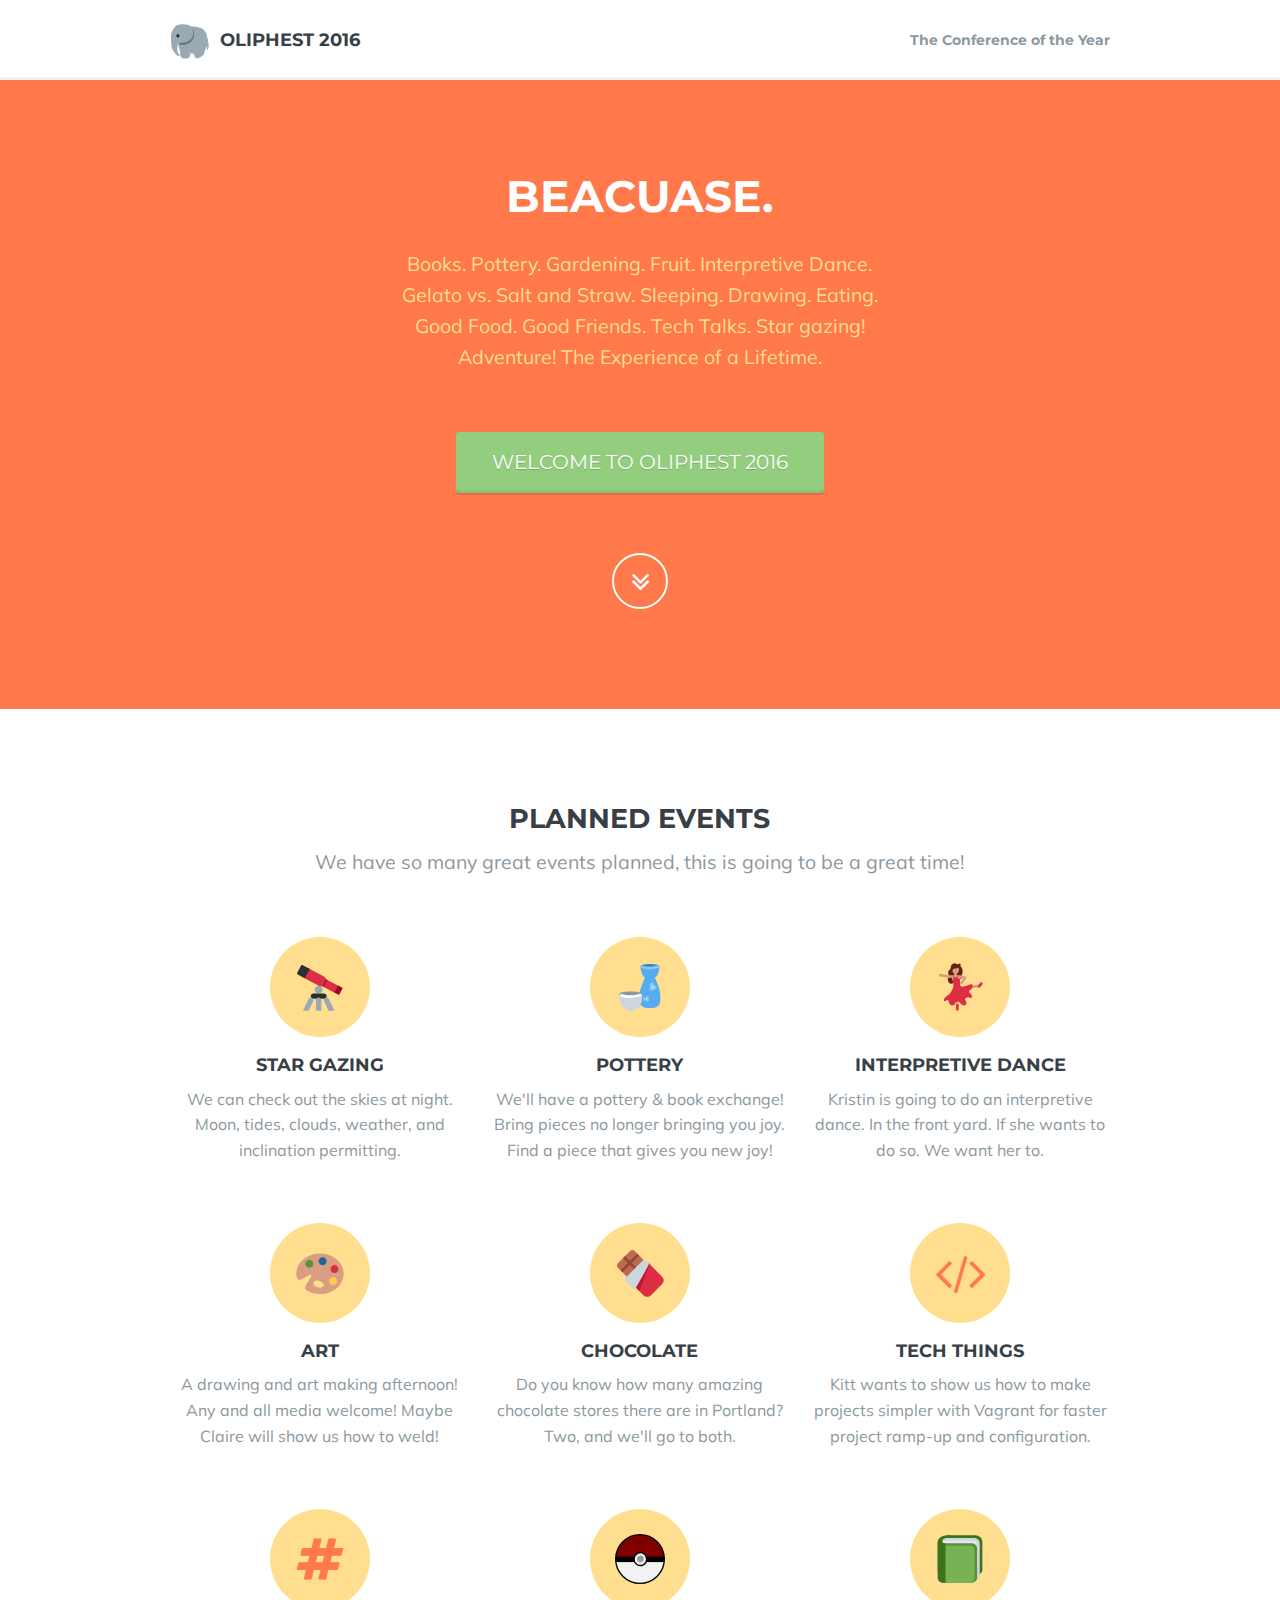
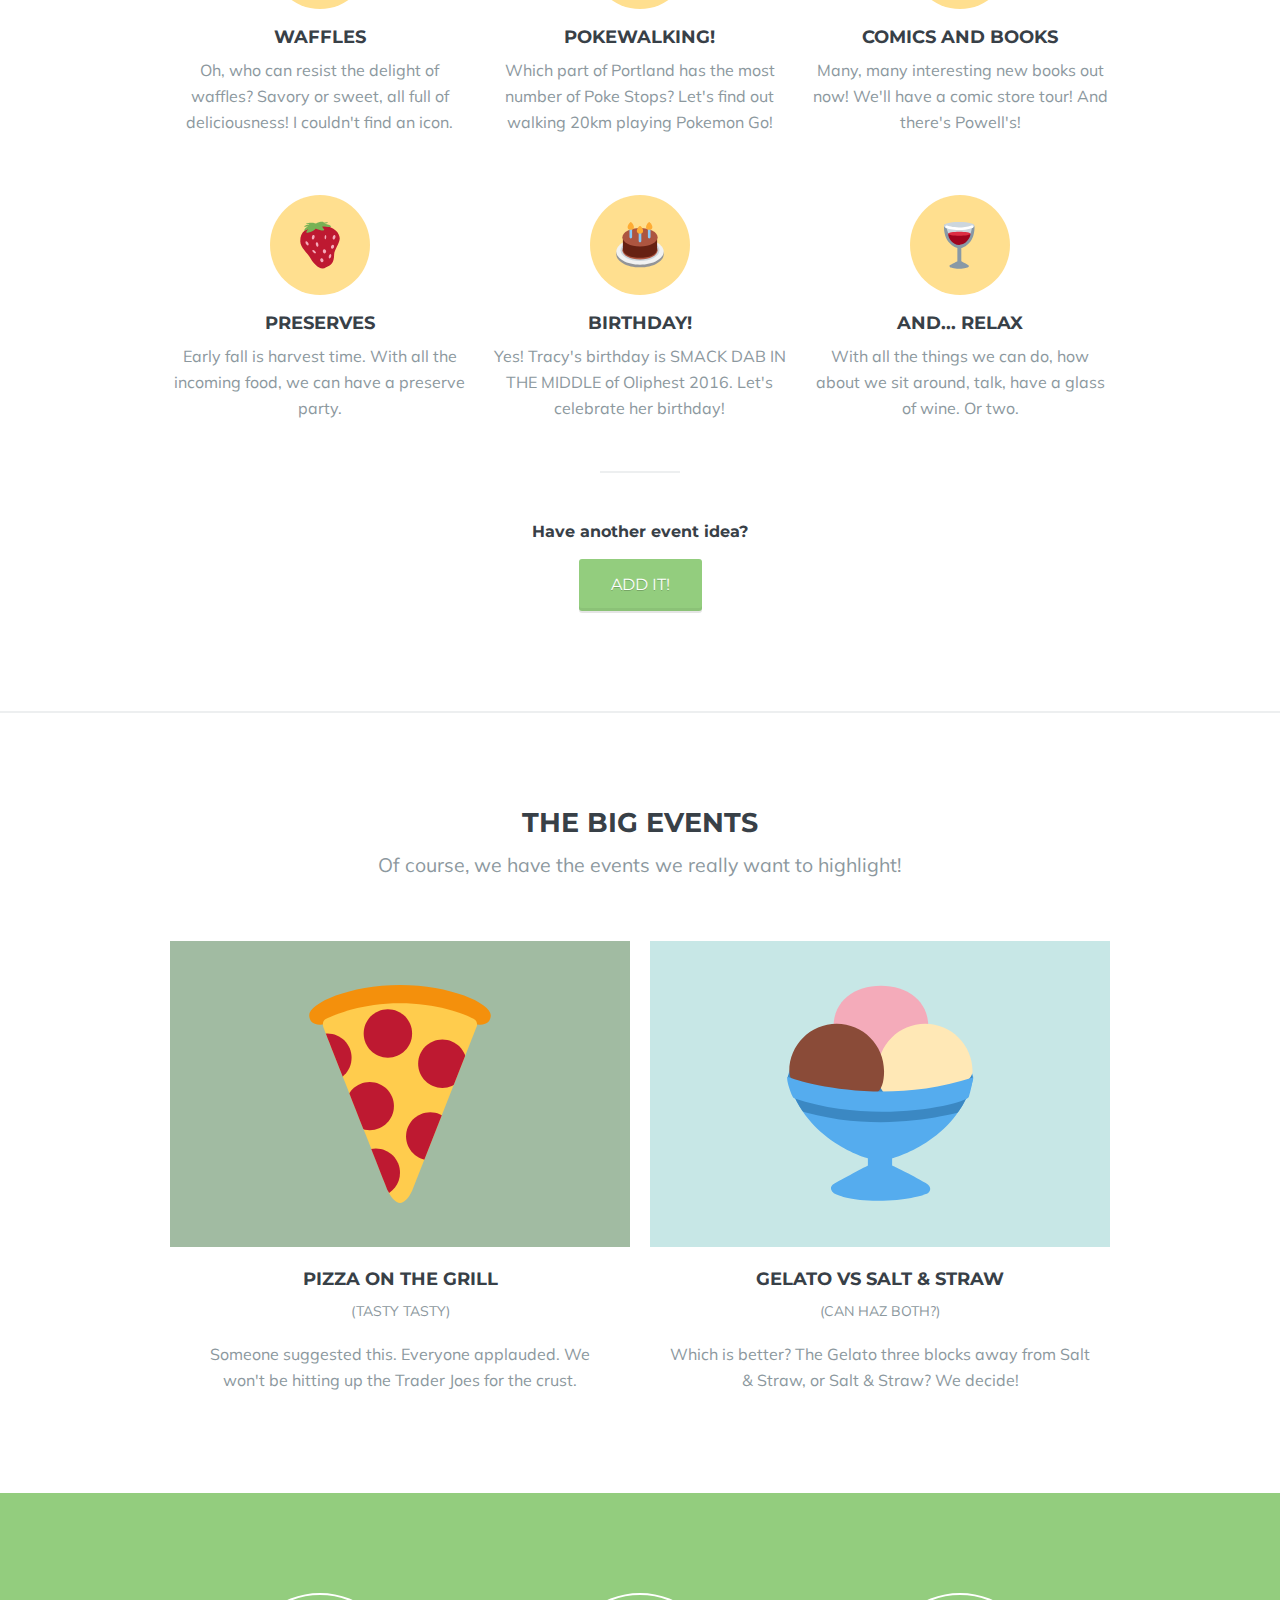
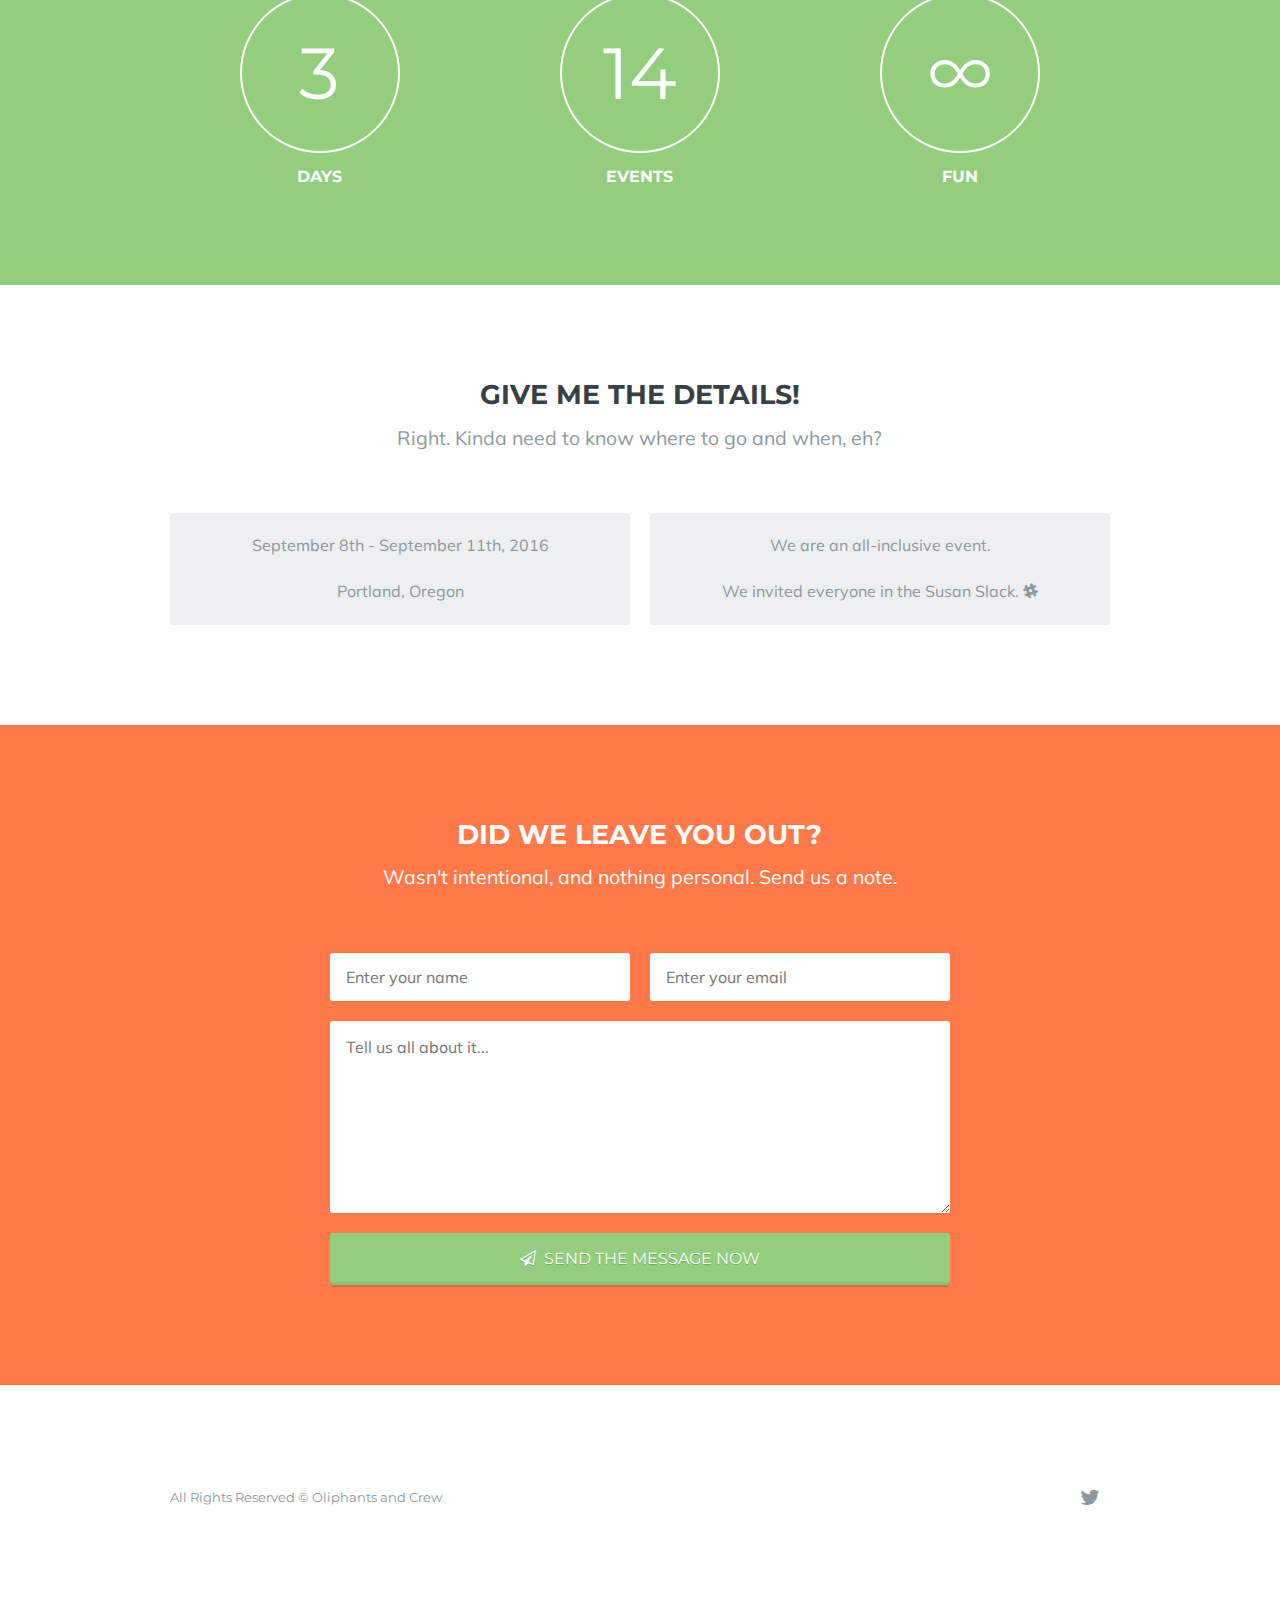
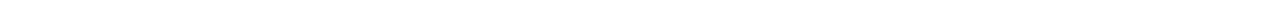
==== index.html @ c1245f60 "Starting point: Oliphest 2016 website" ====
<!doctype html>
<html class="no-js" lang="en">
<head>
  <meta charset="utf-8">
  <meta name="viewport" content="width=device-width, initial-scale=1.0">

  <title>Oliphest 2016</title>

  <link rel="stylesheet" href="/stylesheets/app.css">
  <link rel="stylesheet" href="/stylesheets/svg.css">
  <link href='http://fonts.googleapis.com/css?family=Muli:400,400italic|Montserrat:400,700' rel='stylesheet' type='text/css'>
  <link rel="stylesheet" href="fonts/font-awesome-4.3.0/css/font-awesome.min.css">
  <script src="js/vendor/modernizr.js"></script>
</head>
<body>
  <header class="header">
    <div class="row">
      <div class="small-12 columns">
        <a class="logo" href=".">
          <img src="/images/elephant.svg" alt="logo image">
          <span>Oliphest 2016</span>
        </a>
        <!-- <a class="button radius" href="#">Hire me</a> -->
        <p class="tagline">The Conference of the Year</p>
      </div>
    </div>
  </header>

  <section class="banner has-colored-bg">
    <div class="row">
      <div class="small-12 columns">
        <h1>Beacuase.</h1>

        <div class="row">
          <div class="medium-10 medium-centered columns">
            <p class="lead">
Books.  Pottery.  Gardening.  Fruit.  Interpretive Dance.<br />
Gelato vs. Salt and Straw.  Sleeping.  Drawing.  Eating.  <br />
Good Food.  Good Friends.  Tech Talks.  Star gazing!<br />
Adventure!  The Experience of a Lifetime.</p>
          </div>
        </div>

        <a class="large radius button" href="#events">Welcome to Oliphest 2016</a>

        <a class="scroll-down-btn" href="#events">
          <span class="fa fa-angle-double-down"></span>
        </a>
      </div>
    </div>
  </section>

  <section id="events" class="section services text-center">
    <div class="row">
      <div class="medium-10 medium-centered columns">
        <h3>Planned Events</h3>
        <p class="lead">We have so many great events planned, this is going to be a great time!</p>
      </div>
    </div>

    <div class="row">
      <div class="medium-4 columns space-up">
        <div class="round-icon">
          <span class="fa tw tw-stargazing"></span>
        </div>
        <h5>Star Gazing</h5>
        <p>We can check out the skies at night.  Moon, tides, clouds, weather, and inclination permitting.</p>
      </div>

      <div class="medium-4 columns space-up">
        <div class="round-icon">
          <span class="fa tw tw-pottery"></span>
        </div>
        <h5>Pottery</h5>
        <p>We'll have a pottery &amp; book exchange!<br />Bring pieces no longer bringing you joy.  Find a piece that gives you new joy!</p>
      </div>

      <div class="medium-4 columns space-up">
        <div class="round-icon">
          <span class="fa tw tw-dance"></span>
        </div>
        <h5>Interpretive Dance</h5>
        <p>Kristin is going to do an interpretive dance.  In the front yard.  If she wants to do so.  We want her to.</p>
      </div>
    </div>

    <div class="row">
      <div class="medium-4 columns space-up">
        <div class="round-icon">
          <span class="fa tw tw-art"></span>
        </div>
        <h5>Art</h5>
        <p>A drawing and art making afternoon!  Any and all media welcome!  Maybe Claire will show us how to weld!</p>
      </div>

      <div class="medium-4 columns space-up">
        <div class="round-icon">
          <span class="fa tw tw-chocolate"></span>
        </div>
        <h5>Chocolate</h5>
        <p>Do you know how many amazing chocolate stores there are in Portland?  Two, and we'll go to both.</p>
      </div>

      <div class="medium-4 columns space-up">
        <div class="round-icon">
          <span class="fa fa-code"></span>
        </div>
        <h5>Tech Things</h5>
        <p>Kitt wants to show us how to make projects simpler with Vagrant for faster project ramp-up and configuration.</p>
      </div>
    </div>

    <div class="row">
      <div class="medium-4 columns space-up">
        <div class="round-icon">
          <span class="fa fa-hashtag"></span>
        </div>
        <h5>Waffles</h5>
        <p>Oh, who can resist the delight of waffles?  Savory or sweet, all full of deliciousness! I couldn't find an icon.</p>
      </div>

      <div class="medium-4 columns space-up">
        <div class="round-icon">
          <span class="fa tw tw-pokeball"></span>
        </div>
        <h5>Pokewalking!</h5>
        <p>Which part of Portland has the most number of Poke Stops? Let's find out walking 20km playing Pokemon Go!</p>
      </div>

      <div class="medium-4 columns space-up">
        <div class="round-icon">
          <span class="fa tw tw-book"></span>
        </div>
        <h5>Comics and Books</h5>
        <p>Many, many interesting new books out now!  We'll have a comic store tour!  And there's Powell's!</p>
      </div>
    </div>

    <div class="row">
      <div class="medium-4 columns space-up">
        <div class="round-icon">
          <span class="fa tw tw-strawberry"></span>
        </div>
        <h5>Preserves</h5>
        <p>Early fall is harvest time.  With all the incoming food, we can have a preserve party.</p>
      </div>

      <div class="medium-4 columns space-up">
        <div class="round-icon">
          <span class="fa tw tw-cake"></span>
        </div>
        <h5>Birthday!</h5>
        <p>Yes!  Tracy's birthday is SMACK DAB IN THE MIDDLE of Oliphest 2016.  Let's celebrate her birthday!</p>
      </div>

      <div class="medium-4 columns space-up">
        <div class="round-icon">
          <span class="fa tw tw-wine"></span>
        </div>
        <h5>And... Relax</h5>
        <p>With all the things we can do, how about we sit around, talk, have a glass of wine.  Or two.</p>
      </div>
    </div>

    <div class="row">
      <div class="medium-6 medium-centered columns">
        <h6 class="cta-header">Have another event idea?</h6>
        <a class="radius button" href="#contact">Add it!</a>
      </div>
    </div>
  </section>

  <section class="section text-center">
    <div class="row">
      <div class="medium-10 medium-centered columns">
        <h3>The big events</h3>
        <p class="lead">Of course, we have the events we really want to highlight!</p>
      </div>
    </div>

    <div class="row">
      <div class="project medium-6 columns space-up">
        <div class="olp-project olp-project-a">
          <div class="tw tw-pizza" style="width: 100%; height: 100%;"></div>
        </div>
        <div class="project-desc">
          <h5>Pizza On The Grill</h5>
          <p>Tasty Tasty</p>
          <p>Someone suggested this. Everyone applauded. We won't be hitting up the Trader Joes for the crust.</p>
        </div>
      </div>

      <div class="project medium-6 columns space-up">
        <div class="olp-project olp-project-b">
          <div class="tw tw-icecream" style="width: 100%; height: 100%;"></div>
        </div>
        <div class="project-desc">
          <h5>Gelato vs Salt &amp; Straw</h5>
          <p>Can Haz Both?</p>
          <p>Which is better?  The Gelato three blocks away from Salt &amp; Straw, or Salt &amp; Straw?  We decide!</p>
        </div>
      </div>
    </div>
  </section>

  <section class="stats has-colored-bg">
    <div class="row">
      <div class="medium-4 columns">
        <div class="number-circle"><span class="counter">3</span></div>
        <h6>Days</h6>
      </div>
      <div class="medium-4 columns">
        <div class="number-circle"><span class="counter">14</span></div>
        <h6>Events</h6>
      </div>
      <div class="medium-4 columns">
        <div class="number-circle"><span class="counter">&infin;</span></div>
        <h6>Fun</h6>
      </div>
    </div>
  </section>

  <section id="deets" class="section">
    <div class="row">
      <div class="medium-10 medium-centered columns text-center">
        <h3>Give Me the Details!</h3>
        <p class="lead">Right.  Kinda need to know where to go and when, eh?</p>
      </div>
    </div>

    <div class="row">
      <div class="medium-6 columns space-up">
        <div class="quote">
          <p>September 8th - September 11th, 2016</p>
          <p>Portland, Oregon</p>
        </div>
      </div>

      <div class="medium-6 columns space-up">
        <div class="quote">
          <p>We are an all-inclusive event.</p>
          <p>We invited everyone in the Susan Slack. <span class="fa fa-slack"></span></p>
        </div>
      </div>
    </div>
  </section>

  <section id="contact" class="section contact has-colored-bg">
    <div class="row">
      <div class="medium-10 medium-centered columns">
        <h3>Did we leave you out?</h3>
        <p class="lead">Wasn't intentional, and nothing personal.  Send us a note.</p>
      </div>
    </div>

    <div class="row">
      <div class="medium-8 medium-centered columns space-up">
        <form method="post" action="/send-message.php">
          <div class="row">
            <div class="medium-6 columns">
              <input type="text" name="name" placeholder="Enter your name" required>
            </div>
            <div class="medium-6 columns">
              <input type="email" name="email" placeholder="Enter your email" required>
            </div>
          </div>
          <div class="row">
            <div class="large-12 columns">
              <textarea rows="8" name="message" placeholder="Tell us all about it..." required></textarea>

              <button class="radius expand button" type="submit"><span class="fa fa-send-o">&nbsp;</span> Send the message now</button>
            </div>
          </div>
        </form>
      </div>
    </div>
  </section>

  <footer>
    <div class="row">
      <div class="medium-6 medium-push-6 columns">
        <ul class="social">
          <li><a  target="_blank" href="https://twitter.com/oliphest"><i class="fa fa-twitter fa-lg"></i></a></li>
        </ul>
      </div>
      <div class="medium-6 medium-pull-6 columns">
        <p class="copyright">All Rights Reserved &copy; Oliphants and Crew</p>
      </div>
    </div>
  </footer>

  <script src="js/vendor/jquery.js"></script>
  <script src="js/foundation.min.js"></script>
  <script src="js/app.js"></script>
</body>
</html>
---- stylesheets/app.css ----
meta.foundation-version {
  font-family: "/5.5.1/";
}

meta.foundation-mq-small {
  font-family: "/only screen/";
  width: 0;
}

meta.foundation-mq-small-only {
  font-family: "/only screen and (max-width: 40em)/";
  width: 0;
}

meta.foundation-mq-medium {
  font-family: "/only screen and (min-width:40.0625em)/";
  width: 40.0625em;
}

meta.foundation-mq-medium-only {
  font-family: "/only screen and (min-width:40.0625em) and (max-width:64em)/";
  width: 40.0625em;
}

meta.foundation-mq-large {
  font-family: "/only screen and (min-width:64.0625em)/";
  width: 64.0625em;
}

meta.foundation-mq-large-only {
  font-family: "/only screen and (min-width:64.0625em) and (max-width:90em)/";
  width: 64.0625em;
}

meta.foundation-mq-xlarge {
  font-family: "/only screen and (min-width:90.0625em)/";
  width: 90.0625em;
}

meta.foundation-mq-xlarge-only {
  font-family: "/only screen and (min-width:90.0625em) and (max-width:120em)/";
  width: 90.0625em;
}

meta.foundation-mq-xxlarge {
  font-family: "/only screen and (min-width:120.0625em)/";
  width: 120.0625em;
}

meta.foundation-data-attribute-namespace {
  font-family: false;
}

html, body {
  height: 100%;
}

html {
  box-sizing: border-box;
}

*,
*:before,
*:after {
  -webkit-box-sizing: inherit;
  -moz-box-sizing: inherit;
  box-sizing: inherit;
}

html,
body {
  font-size: 100%;
}

body {
  background: #fff;
  color: #8c989e;
  cursor: auto;
  font-family: "Muli", "Source Sans Pro", "Lucida Grande", Tahoma, Verdana, Arial, sans-serif;
  font-style: normal;
  font-weight: normal;
  line-height: 1.5;
  margin: 0;
  padding: 0;
  position: relative;
}

a:hover {
  cursor: pointer;
}

img {
  max-width: 100%;
  height: auto;
}

img {
  -ms-interpolation-mode: bicubic;
}

#map_canvas img,
#map_canvas embed,
#map_canvas object,
.map_canvas img,
.map_canvas embed,
.map_canvas object,
.mqa-display img,
.mqa-display embed,
.mqa-display object {
  max-width: none !important;
}

.left {
  float: left !important;
}

.right {
  float: right !important;
}

.clearfix:before, .clearfix:after {
  content: " ";
  display: table;
}
.clearfix:after {
  clear: both;
}

.hide {
  display: none;
}

.invisible {
  visibility: hidden;
}

.antialiased {
  -webkit-font-smoothing: antialiased;
  -moz-osx-font-smoothing: grayscale;
}

img {
  display: inline-block;
  vertical-align: middle;
}

textarea {
  height: auto;
  min-height: 50px;
}

select {
  width: 100%;
}

button, .button {
  -webkit-appearance: none;
  -moz-appearance: none;
  border-radius: 0;
  border-style: solid;
  border-width: 0;
  cursor: pointer;
  font-family: "Montserrat", "Helvetica Neue", Helvetica, Roboto, Arial, sans-serif;
  font-weight: normal;
  line-height: normal;
  margin: 0 0 0;
  position: relative;
  text-align: center;
  text-decoration: none;
  display: inline-block;
  padding: 1rem 2rem 1.0625rem 2rem;
  font-size: 1rem;
  background-color: #93cd7e;
  border-color: #6bbb4e;
  color: #FFFFFF;
  transition: background-color 300ms ease-out;
}
button:hover, button:focus, .button:hover, .button:focus {
  background-color: #6bbb4e;
}
button:hover, button:focus, .button:hover, .button:focus {
  color: #FFFFFF;
}
button.secondary, .button.secondary {
  background-color: #edeff0;
  border-color: #b9c1c5;
  color: #333333;
}
button.secondary:hover, button.secondary:focus, .button.secondary:hover, .button.secondary:focus {
  background-color: #b9c1c5;
}
button.secondary:hover, button.secondary:focus, .button.secondary:hover, .button.secondary:focus {
  color: #333333;
}
button.success, .button.success {
  background-color: #43AC6A;
  border-color: #368a55;
  color: #FFFFFF;
}
button.success:hover, button.success:focus, .button.success:hover, .button.success:focus {
  background-color: #368a55;
}
button.success:hover, button.success:focus, .button.success:hover, .button.success:focus {
  color: #FFFFFF;
}
button.alert, .button.alert {
  background-color: #f04124;
  border-color: #cf2a0e;
  color: #FFFFFF;
}
button.alert:hover, button.alert:focus, .button.alert:hover, .button.alert:focus {
  background-color: #cf2a0e;
}
button.alert:hover, button.alert:focus, .button.alert:hover, .button.alert:focus {
  color: #FFFFFF;
}
button.warning, .button.warning {
  background-color: #f08a24;
  border-color: #cf6e0e;
  color: #FFFFFF;
}
button.warning:hover, button.warning:focus, .button.warning:hover, .button.warning:focus {
  background-color: #cf6e0e;
}
button.warning:hover, button.warning:focus, .button.warning:hover, .button.warning:focus {
  color: #FFFFFF;
}
button.info, .button.info {
  background-color: #a0d3e8;
  border-color: #61b6d9;
  color: #333333;
}
button.info:hover, button.info:focus, .button.info:hover, .button.info:focus {
  background-color: #61b6d9;
}
button.info:hover, button.info:focus, .button.info:hover, .button.info:focus {
  color: #FFFFFF;
}
button.large, .button.large {
  padding: 1.125rem 2.25rem 1.1875rem 2.25rem;
  font-size: 1.25rem;
}
button.small, .button.small {
  padding: 0.875rem 1.75rem 0.9375rem 1.75rem;
  font-size: 0.8125rem;
}
button.tiny, .button.tiny {
  padding: 0.625rem 1.25rem 0.6875rem 1.25rem;
  font-size: 0.6875rem;
}
button.expand, .button.expand {
  padding-left: 0;
  padding-right: 0;
  width: 100%;
}
button.left-align, .button.left-align {
  text-align: left;
  text-indent: 0.75rem;
}
button.right-align, .button.right-align {
  text-align: right;
  padding-right: 0.75rem;
}
button.radius, .button.radius {
  border-radius: 3px;
}
button.round, .button.round {
  border-radius: 1000px;
}
button.disabled, button[disabled], .button.disabled, .button[disabled] {
  background-color: #93cd7e;
  border-color: #6bbb4e;
  color: #FFFFFF;
  box-shadow: none;
  cursor: default;
  opacity: 0.7;
}
button.disabled:hover, button.disabled:focus, button[disabled]:hover, button[disabled]:focus, .button.disabled:hover, .button.disabled:focus, .button[disabled]:hover, .button[disabled]:focus {
  background-color: #6bbb4e;
}
button.disabled:hover, button.disabled:focus, button[disabled]:hover, button[disabled]:focus, .button.disabled:hover, .button.disabled:focus, .button[disabled]:hover, .button[disabled]:focus {
  color: #FFFFFF;
}
button.disabled:hover, button.disabled:focus, button[disabled]:hover, button[disabled]:focus, .button.disabled:hover, .button.disabled:focus, .button[disabled]:hover, .button[disabled]:focus {
  background-color: #93cd7e;
}
button.disabled.secondary, button[disabled].secondary, .button.disabled.secondary, .button[disabled].secondary {
  background-color: #edeff0;
  border-color: #b9c1c5;
  color: #333333;
  box-shadow: none;
  cursor: default;
  opacity: 0.7;
}
button.disabled.secondary:hover, button.disabled.secondary:focus, button[disabled].secondary:hover, button[disabled].secondary:focus, .button.disabled.secondary:hover, .button.disabled.secondary:focus, .button[disabled].secondary:hover, .button[disabled].secondary:focus {
  background-color: #b9c1c5;
}
button.disabled.secondary:hover, button.disabled.secondary:focus, button[disabled].secondary:hover, button[disabled].secondary:focus, .button.disabled.secondary:hover, .button.disabled.secondary:focus, .button[disabled].secondary:hover, .button[disabled].secondary:focus {
  color: #333333;
}
button.disabled.secondary:hover, button.disabled.secondary:focus, button[disabled].secondary:hover, button[disabled].secondary:focus, .button.disabled.secondary:hover, .button.disabled.secondary:focus, .button[disabled].secondary:hover, .button[disabled].secondary:focus {
  background-color: #edeff0;
}
button.disabled.success, button[disabled].success, .button.disabled.success, .button[disabled].success {
  background-color: #43AC6A;
  border-color: #368a55;
  color: #FFFFFF;
  box-shadow: none;
  cursor: default;
  opacity: 0.7;
}
button.disabled.success:hover, button.disabled.success:focus, button[disabled].success:hover, button[disabled].success:focus, .button.disabled.success:hover, .button.disabled.success:focus, .button[disabled].success:hover, .button[disabled].success:focus {
  background-color: #368a55;
}
button.disabled.success:hover, button.disabled.success:focus, button[disabled].success:hover, button[disabled].success:focus, .button.disabled.success:hover, .button.disabled.success:focus, .button[disabled].success:hover, .button[disabled].success:focus {
  color: #FFFFFF;
}
button.disabled.success:hover, button.disabled.success:focus, button[disabled].success:hover, button[disabled].success:focus, .button.disabled.success:hover, .button.disabled.success:focus, .button[disabled].success:hover, .button[disabled].success:focus {
  background-color: #43AC6A;
}
button.disabled.alert, button[disabled].alert, .button.disabled.alert, .button[disabled].alert {
  background-color: #f04124;
  border-color: #cf2a0e;
  color: #FFFFFF;
  box-shadow: none;
  cursor: default;
  opacity: 0.7;
}
button.disabled.alert:hover, button.disabled.alert:focus, button[disabled].alert:hover, button[disabled].alert:focus, .button.disabled.alert:hover, .button.disabled.alert:focus, .button[disabled].alert:hover, .button[disabled].alert:focus {
  background-color: #cf2a0e;
}
button.disabled.alert:hover, button.disabled.alert:focus, button[disabled].alert:hover, button[disabled].alert:focus, .button.disabled.alert:hover, .button.disabled.alert:focus, .button[disabled].alert:hover, .button[disabled].alert:focus {
  color: #FFFFFF;
}
button.disabled.alert:hover, button.disabled.alert:focus, button[disabled].alert:hover, button[disabled].alert:focus, .button.disabled.alert:hover, .button.disabled.alert:focus, .button[disabled].alert:hover, .button[disabled].alert:focus {
  background-color: #f04124;
}
button.disabled.warning, button[disabled].warning, .button.disabled.warning, .button[disabled].warning {
  background-color: #f08a24;
  border-color: #cf6e0e;
  color: #FFFFFF;
  box-shadow: none;
  cursor: default;
  opacity: 0.7;
}
button.disabled.warning:hover, button.disabled.warning:focus, button[disabled].warning:hover, button[disabled].warning:focus, .button.disabled.warning:hover, .button.disabled.warning:focus, .button[disabled].warning:hover, .button[disabled].warning:focus {
  background-color: #cf6e0e;
}
button.disabled.warning:hover, button.disabled.warning:focus, button[disabled].warning:hover, button[disabled].warning:focus, .button.disabled.warning:hover, .button.disabled.warning:focus, .button[disabled].warning:hover, .button[disabled].warning:focus {
  color: #FFFFFF;
}
button.disabled.warning:hover, button.disabled.warning:focus, button[disabled].warning:hover, button[disabled].warning:focus, .button.disabled.warning:hover, .button.disabled.warning:focus, .button[disabled].warning:hover, .button[disabled].warning:focus {
  background-color: #f08a24;
}
button.disabled.info, button[disabled].info, .button.disabled.info, .button[disabled].info {
  background-color: #a0d3e8;
  border-color: #61b6d9;
  color: #333333;
  box-shadow: none;
  cursor: default;
  opacity: 0.7;
}
button.disabled.info:hover, button.disabled.info:focus, button[disabled].info:hover, button[disabled].info:focus, .button.disabled.info:hover, .button.disabled.info:focus, .button[disabled].info:hover, .button[disabled].info:focus {
  background-color: #61b6d9;
}
button.disabled.info:hover, button.disabled.info:focus, button[disabled].info:hover, button[disabled].info:focus, .button.disabled.info:hover, .button.disabled.info:focus, .button[disabled].info:hover, .button[disabled].info:focus {
  color: #FFFFFF;
}
button.disabled.info:hover, button.disabled.info:focus, button[disabled].info:hover, button[disabled].info:focus, .button.disabled.info:hover, .button.disabled.info:focus, .button[disabled].info:hover, .button[disabled].info:focus {
  background-color: #a0d3e8;
}

button::-moz-focus-inner {
  border: 0;
  padding: 0;
}

@media only screen and (min-width: 40.0625em) {
  button, .button {
    display: inline-block;
  }
}
/* Standard Forms */
form {
  margin: 0 0 1rem;
}

/* Using forms within rows, we need to set some defaults */
form .row .row {
  margin: 0 -0.5rem;
}
form .row .row .column,
form .row .row .columns {
  padding: 0 0.5rem;
}
form .row .row.collapse {
  margin: 0;
}
form .row .row.collapse .column,
form .row .row.collapse .columns {
  padding: 0;
}
form .row .row.collapse input {
  -webkit-border-bottom-right-radius: 0;
  -webkit-border-top-right-radius: 0;
  border-bottom-right-radius: 0;
  border-top-right-radius: 0;
}
form .row input.column,
form .row input.columns,
form .row textarea.column,
form .row textarea.columns {
  padding-left: 0.5rem;
}

/* Label Styles */
label {
  color: #4d4d4d;
  cursor: pointer;
  display: block;
  font-size: 0.875rem;
  font-weight: normal;
  line-height: 1.5;
  margin-bottom: 0;
  /* Styles for required inputs */
}
label.right {
  float: none !important;
  text-align: right;
}
label.inline {
  margin: 0 0 1rem 0;
  padding: 0.5rem 0;
}
label small {
  text-transform: capitalize;
  color: #676767;
}

/* Attach elements to the beginning or end of an input */
.prefix,
.postfix {
  border-style: solid;
  border-width: 1px;
  display: block;
  font-size: 0.875rem;
  height: 2.4375rem;
  line-height: 2.4375rem;
  overflow: visible;
  padding-bottom: 0;
  padding-top: 0;
  position: relative;
  text-align: center;
  width: 100%;
  z-index: 2;
}

/* Adjust padding, alignment and radius if pre/post element is a button */
.postfix.button {
  border: none;
  padding-left: 0;
  padding-right: 0;
  padding-bottom: 0;
  padding-top: 0;
  text-align: center;
}

.prefix.button {
  border: none;
  padding-left: 0;
  padding-right: 0;
  padding-bottom: 0;
  padding-top: 0;
  text-align: center;
}

.prefix.button.radius {
  border-radius: 0;
  -webkit-border-bottom-left-radius: 3px;
  -webkit-border-top-left-radius: 3px;
  border-bottom-left-radius: 3px;
  border-top-left-radius: 3px;
}

.postfix.button.radius {
  border-radius: 0;
  -webkit-border-bottom-right-radius: 3px;
  -webkit-border-top-right-radius: 3px;
  border-bottom-right-radius: 3px;
  border-top-right-radius: 3px;
}

.prefix.button.round {
  border-radius: 0;
  -webkit-border-bottom-left-radius: 1000px;
  -webkit-border-top-left-radius: 1000px;
  border-bottom-left-radius: 1000px;
  border-top-left-radius: 1000px;
}

.postfix.button.round {
  border-radius: 0;
  -webkit-border-bottom-right-radius: 1000px;
  -webkit-border-top-right-radius: 1000px;
  border-bottom-right-radius: 1000px;
  border-top-right-radius: 1000px;
}

/* Separate prefix and postfix styles when on span or label so buttons keep their own */
span.prefix, label.prefix {
  background: #f2f2f2;
  border-right: none;
  color: #333333;
  border-color: #cccccc;
}

span.postfix, label.postfix {
  background: #f2f2f2;
  border-left: none;
  color: #333333;
  border-color: #cccccc;
}

/* We use this to get basic styling on all basic form elements */
input[type="text"], input[type="password"], input[type="date"], input[type="datetime"], input[type="datetime-local"], input[type="month"], input[type="week"], input[type="email"], input[type="number"], input[type="search"], input[type="tel"], input[type="time"], input[type="url"], input[type="color"], textarea {
  -webkit-appearance: none;
  -moz-appearance: none;
  border-radius: 0;
  background-color: #FFFFFF;
  border-style: solid;
  border-width: 0;
  border-color: #cccccc;
  box-shadow: inset 0 0 0 rgba(0, 0, 0, 0.1);
  color: rgba(0, 0, 0, 0.75);
  display: block;
  font-family: inherit;
  font-size: 1rem;
  height: 2.4375rem;
  margin: 0 0 1rem 0;
  padding: 0.5rem;
  width: 100%;
  -webkit-box-sizing: border-box;
  -moz-box-sizing: border-box;
  box-sizing: border-box;
  -webkit-transition: border-color 0.15s linear, background 0.15s linear;
  -moz-transition: border-color 0.15s linear, background 0.15s linear;
  -ms-transition: border-color 0.15s linear, background 0.15s linear;
  -o-transition: border-color 0.15s linear, background 0.15s linear;
  transition: border-color 0.15s linear, background 0.15s linear;
}
input[type="text"]:focus, input[type="password"]:focus, input[type="date"]:focus, input[type="datetime"]:focus, input[type="datetime-local"]:focus, input[type="month"]:focus, input[type="week"]:focus, input[type="email"]:focus, input[type="number"]:focus, input[type="search"]:focus, input[type="tel"]:focus, input[type="time"]:focus, input[type="url"]:focus, input[type="color"]:focus, textarea:focus {
  background: #fafafa;
  border-color: #999999;
  outline: none;
}
input[type="text"]:disabled, input[type="password"]:disabled, input[type="date"]:disabled, input[type="datetime"]:disabled, input[type="datetime-local"]:disabled, input[type="month"]:disabled, input[type="week"]:disabled, input[type="email"]:disabled, input[type="number"]:disabled, input[type="search"]:disabled, input[type="tel"]:disabled, input[type="time"]:disabled, input[type="url"]:disabled, input[type="color"]:disabled, textarea:disabled {
  background-color: #DDDDDD;
  cursor: default;
}
input[type="text"][disabled], input[type="text"][readonly], fieldset[disabled] input[type="text"], input[type="password"][disabled], input[type="password"][readonly], fieldset[disabled] input[type="password"], input[type="date"][disabled], input[type="date"][readonly], fieldset[disabled] input[type="date"], input[type="datetime"][disabled], input[type="datetime"][readonly], fieldset[disabled] input[type="datetime"], input[type="datetime-local"][disabled], input[type="datetime-local"][readonly], fieldset[disabled] input[type="datetime-local"], input[type="month"][disabled], input[type="month"][readonly], fieldset[disabled] input[type="month"], input[type="week"][disabled], input[type="week"][readonly], fieldset[disabled] input[type="week"], input[type="email"][disabled], input[type="email"][readonly], fieldset[disabled] input[type="email"], input[type="number"][disabled], input[type="number"][readonly], fieldset[disabled] input[type="number"], input[type="search"][disabled], input[type="search"][readonly], fieldset[disabled] input[type="search"], input[type="tel"][disabled], input[type="tel"][readonly], fieldset[disabled] input[type="tel"], input[type="time"][disabled], input[type="time"][readonly], fieldset[disabled] input[type="time"], input[type="url"][disabled], input[type="url"][readonly], fieldset[disabled] input[type="url"], input[type="color"][disabled], input[type="color"][readonly], fieldset[disabled] input[type="color"], textarea[disabled], textarea[readonly], fieldset[disabled] textarea {
  background-color: #DDDDDD;
  cursor: default;
}
input[type="text"].radius, input[type="password"].radius, input[type="date"].radius, input[type="datetime"].radius, input[type="datetime-local"].radius, input[type="month"].radius, input[type="week"].radius, input[type="email"].radius, input[type="number"].radius, input[type="search"].radius, input[type="tel"].radius, input[type="time"].radius, input[type="url"].radius, input[type="color"].radius, textarea.radius {
  border-radius: 3px;
}

form .row .prefix-radius.row.collapse input,
form .row .prefix-radius.row.collapse textarea,
form .row .prefix-radius.row.collapse select,
form .row .prefix-radius.row.collapse button {
  border-radius: 0;
  -webkit-border-bottom-right-radius: 3px;
  -webkit-border-top-right-radius: 3px;
  border-bottom-right-radius: 3px;
  border-top-right-radius: 3px;
}
form .row .prefix-radius.row.collapse .prefix {
  border-radius: 0;
  -webkit-border-bottom-left-radius: 3px;
  -webkit-border-top-left-radius: 3px;
  border-bottom-left-radius: 3px;
  border-top-left-radius: 3px;
}
form .row .postfix-radius.row.collapse input,
form .row .postfix-radius.row.collapse textarea,
form .row .postfix-radius.row.collapse select,
form .row .postfix-radius.row.collapse button {
  border-radius: 0;
  -webkit-border-bottom-left-radius: 3px;
  -webkit-border-top-left-radius: 3px;
  border-bottom-left-radius: 3px;
  border-top-left-radius: 3px;
}
form .row .postfix-radius.row.collapse .postfix {
  border-radius: 0;
  -webkit-border-bottom-right-radius: 3px;
  -webkit-border-top-right-radius: 3px;
  border-bottom-right-radius: 3px;
  border-top-right-radius: 3px;
}
form .row .prefix-round.row.collapse input,
form .row .prefix-round.row.collapse textarea,
form .row .prefix-round.row.collapse select,
form .row .prefix-round.row.collapse button {
  border-radius: 0;
  -webkit-border-bottom-right-radius: 1000px;
  -webkit-border-top-right-radius: 1000px;
  border-bottom-right-radius: 1000px;
  border-top-right-radius: 1000px;
}
form .row .prefix-round.row.collapse .prefix {
  border-radius: 0;
  -webkit-border-bottom-left-radius: 1000px;
  -webkit-border-top-left-radius: 1000px;
  border-bottom-left-radius: 1000px;
  border-top-left-radius: 1000px;
}
form .row .postfix-round.row.collapse input,
form .row .postfix-round.row.collapse textarea,
form .row .postfix-round.row.collapse select,
form .row .postfix-round.row.collapse button {
  border-radius: 0;
  -webkit-border-bottom-left-radius: 1000px;
  -webkit-border-top-left-radius: 1000px;
  border-bottom-left-radius: 1000px;
  border-top-left-radius: 1000px;
}
form .row .postfix-round.row.collapse .postfix {
  border-radius: 0;
  -webkit-border-bottom-right-radius: 1000px;
  -webkit-border-top-right-radius: 1000px;
  border-bottom-right-radius: 1000px;
  border-top-right-radius: 1000px;
}

input[type="submit"] {
  -webkit-appearance: none;
  -moz-appearance: none;
  border-radius: 0;
}

/* Respect enforced amount of rows for textarea */
textarea[rows] {
  height: auto;
}

/* Not allow resize out of parent */
textarea {
  max-width: 100%;
}

/* Add height value for select elements to match text input height */
select {
  -webkit-appearance: none !important;
  -moz-appearance: none !important;
  background-color: #FAFAFA;
  border-radius: 0;
  background-image: url([data-uri]);
  background-position: 100% center;
  background-repeat: no-repeat;
  border-style: solid;
  border-width: 0;
  border-color: #cccccc;
  color: rgba(0, 0, 0, 0.75);
  font-family: inherit;
  font-size: 1rem;
  line-height: normal;
  padding: 0.5rem;
  border-radius: 0;
  height: 2.4375rem;
}
select::-ms-expand {
  display: none;
}
select.radius {
  border-radius: 3px;
}
select:hover {
  background-color: #f3f3f3;
  border-color: #999999;
}
select:disabled {
  background-color: #DDDDDD;
  cursor: default;
}
select[multiple] {
  height: auto;
}

/* Adjust margin for form elements below */
input[type="file"],
input[type="checkbox"],
input[type="radio"],
select {
  margin: 0 0 1rem 0;
}

input[type="checkbox"] + label,
input[type="radio"] + label {
  display: inline-block;
  margin-left: 0.5rem;
  margin-right: 1rem;
  margin-bottom: 0;
  vertical-align: baseline;
}

/* Normalize file input width */
input[type="file"] {
  width: 100%;
}

/* HTML5 Number spinners settings */
/* We add basic fieldset styling */
fieldset {
  border: 1px solid #DDDDDD;
  margin: 1.125rem 0;
  padding: 1.25rem;
}
fieldset legend {
  background: #FFFFFF;
  font-weight: 700;
  margin-left: -0.1875rem;
  margin: 0;
  padding: 0 0.1875rem;
}

/* Error Handling */
[data-abide] .error small.error, [data-abide] .error span.error, [data-abide] span.error, [data-abide] small.error {
  display: block;
  font-size: 0.75rem;
  font-style: italic;
  font-weight: normal;
  margin-bottom: 1rem;
  margin-top: -1px;
  padding: 0.375rem 0.5625rem 0.5625rem;
  background: #f04124;
  color: #FFFFFF;
}
[data-abide] span.error, [data-abide] small.error {
  display: none;
}

span.error, small.error {
  display: block;
  font-size: 0.75rem;
  font-style: italic;
  font-weight: normal;
  margin-bottom: 1rem;
  margin-top: -1px;
  padding: 0.375rem 0.5625rem 0.5625rem;
  background: #f04124;
  color: #FFFFFF;
}

.error input,
.error textarea,
.error select {
  margin-bottom: 0;
}
.error input[type="checkbox"],
.error input[type="radio"] {
  margin-bottom: 1rem;
}
.error label,
.error label.error {
  color: #f04124;
}
.error small.error {
  display: block;
  font-size: 0.75rem;
  font-style: italic;
  font-weight: normal;
  margin-bottom: 1rem;
  margin-top: -1px;
  padding: 0.375rem 0.5625rem 0.5625rem;
  background: #f04124;
  color: #FFFFFF;
}
.error > label > small {
  background: transparent;
  color: #676767;
  display: inline;
  font-size: 60%;
  font-style: normal;
  margin: 0;
  padding: 0;
  text-transform: capitalize;
}
.error span.error-message {
  display: block;
}

input.error,
textarea.error,
select.error {
  margin-bottom: 0;
}

label.error {
  color: #f04124;
}

.row {
  margin: 0 auto;
  max-width: 60rem;
  width: 100%;
}
.row:before, .row:after {
  content: " ";
  display: table;
}
.row:after {
  clear: both;
}
.row.collapse > .column,
.row.collapse > .columns {
  padding-left: 0;
  padding-right: 0;
}
.row.collapse .row {
  margin-left: 0;
  margin-right: 0;
}
.row .row {
  margin: 0 -0.625rem;
  max-width: none;
  width: auto;
}
.row .row:before, .row .row:after {
  content: " ";
  display: table;
}
.row .row:after {
  clear: both;
}
.row .row.collapse {
  margin: 0;
  max-width: none;
  width: auto;
}
.row .row.collapse:before, .row .row.collapse:after {
  content: " ";
  display: table;
}
.row .row.collapse:after {
  clear: both;
}

.column,
.columns {
  padding-left: 0.625rem;
  padding-right: 0.625rem;
  width: 100%;
  float: left;
}

[class*="column"] + [class*="column"]:last-child {
  float: right;
}

[class*="column"] + [class*="column"].end {
  float: left;
}

@media only screen {
  .small-push-0 {
    position: relative;
    left: 0;
    right: auto;
  }

  .small-pull-0 {
    position: relative;
    right: 0;
    left: auto;
  }

  .small-push-1 {
    position: relative;
    left: 8.33333%;
    right: auto;
  }

  .small-pull-1 {
    position: relative;
    right: 8.33333%;
    left: auto;
  }

  .small-push-2 {
    position: relative;
    left: 16.66667%;
    right: auto;
  }

  .small-pull-2 {
    position: relative;
    right: 16.66667%;
    left: auto;
  }

  .small-push-3 {
    position: relative;
    left: 25%;
    right: auto;
  }

  .small-pull-3 {
    position: relative;
    right: 25%;
    left: auto;
  }

  .small-push-4 {
    position: relative;
    left: 33.33333%;
    right: auto;
  }

  .small-pull-4 {
    position: relative;
    right: 33.33333%;
    left: auto;
  }

  .small-push-5 {
    position: relative;
    left: 41.66667%;
    right: auto;
  }

  .small-pull-5 {
    position: relative;
    right: 41.66667%;
    left: auto;
  }

  .small-push-6 {
    position: relative;
    left: 50%;
    right: auto;
  }

  .small-pull-6 {
    position: relative;
    right: 50%;
    left: auto;
  }

  .small-push-7 {
    position: relative;
    left: 58.33333%;
    right: auto;
  }

  .small-pull-7 {
    position: relative;
    right: 58.33333%;
    left: auto;
  }

  .small-push-8 {
    position: relative;
    left: 66.66667%;
    right: auto;
  }

  .small-pull-8 {
    position: relative;
    right: 66.66667%;
    left: auto;
  }

  .small-push-9 {
    position: relative;
    left: 75%;
    right: auto;
  }

  .small-pull-9 {
    position: relative;
    right: 75%;
    left: auto;
  }

  .small-push-10 {
    position: relative;
    left: 83.33333%;
    right: auto;
  }

  .small-pull-10 {
    position: relative;
    right: 83.33333%;
    left: auto;
  }

  .small-push-11 {
    position: relative;
    left: 91.66667%;
    right: auto;
  }

  .small-pull-11 {
    position: relative;
    right: 91.66667%;
    left: auto;
  }

  .column,
  .columns {
    position: relative;
    padding-left: 0.625rem;
    padding-right: 0.625rem;
    float: left;
  }

  .small-1 {
    width: 8.33333%;
  }

  .small-2 {
    width: 16.66667%;
  }

  .small-3 {
    width: 25%;
  }

  .small-4 {
    width: 33.33333%;
  }

  .small-5 {
    width: 41.66667%;
  }

  .small-6 {
    width: 50%;
  }

  .small-7 {
    width: 58.33333%;
  }

  .small-8 {
    width: 66.66667%;
  }

  .small-9 {
    width: 75%;
  }

  .small-10 {
    width: 83.33333%;
  }

  .small-11 {
    width: 91.66667%;
  }

  .small-12 {
    width: 100%;
  }

  .small-offset-0 {
    margin-left: 0 !important;
  }

  .small-offset-1 {
    margin-left: 8.33333% !important;
  }

  .small-offset-2 {
    margin-left: 16.66667% !important;
  }

  .small-offset-3 {
    margin-left: 25% !important;
  }

  .small-offset-4 {
    margin-left: 33.33333% !important;
  }

  .small-offset-5 {
    margin-left: 41.66667% !important;
  }

  .small-offset-6 {
    margin-left: 50% !important;
  }

  .small-offset-7 {
    margin-left: 58.33333% !important;
  }

  .small-offset-8 {
    margin-left: 66.66667% !important;
  }

  .small-offset-9 {
    margin-left: 75% !important;
  }

  .small-offset-10 {
    margin-left: 83.33333% !important;
  }

  .small-offset-11 {
    margin-left: 91.66667% !important;
  }

  .small-reset-order {
    float: left;
    left: auto;
    margin-left: 0;
    margin-right: 0;
    right: auto;
  }

  .column.small-centered,
  .columns.small-centered {
    margin-left: auto;
    margin-right: auto;
    float: none;
  }

  .column.small-uncentered,
  .columns.small-uncentered {
    float: left;
    margin-left: 0;
    margin-right: 0;
  }

  .column.small-centered:last-child,
  .columns.small-centered:last-child {
    float: none;
  }

  .column.small-uncentered:last-child,
  .columns.small-uncentered:last-child {
    float: left;
  }

  .column.small-uncentered.opposite,
  .columns.small-uncentered.opposite {
    float: right;
  }

  .row.small-collapse > .column,
  .row.small-collapse > .columns {
    padding-left: 0;
    padding-right: 0;
  }
  .row.small-collapse .row {
    margin-left: 0;
    margin-right: 0;
  }
  .row.small-uncollapse > .column,
  .row.small-uncollapse > .columns {
    padding-left: 0.625rem;
    padding-right: 0.625rem;
    float: left;
  }
}
@media only screen and (min-width: 40.0625em) {
  .medium-push-0 {
    position: relative;
    left: 0;
    right: auto;
  }

  .medium-pull-0 {
    position: relative;
    right: 0;
    left: auto;
  }

  .medium-push-1 {
    position: relative;
    left: 8.33333%;
    right: auto;
  }

  .medium-pull-1 {
    position: relative;
    right: 8.33333%;
    left: auto;
  }

  .medium-push-2 {
    position: relative;
    left: 16.66667%;
    right: auto;
  }

  .medium-pull-2 {
    position: relative;
    right: 16.66667%;
    left: auto;
  }

  .medium-push-3 {
    position: relative;
    left: 25%;
    right: auto;
  }

  .medium-pull-3 {
    position: relative;
    right: 25%;
    left: auto;
  }

  .medium-push-4 {
    position: relative;
    left: 33.33333%;
    right: auto;
  }

  .medium-pull-4 {
    position: relative;
    right: 33.33333%;
    left: auto;
  }

  .medium-push-5 {
    position: relative;
    left: 41.66667%;
    right: auto;
  }

  .medium-pull-5 {
    position: relative;
    right: 41.66667%;
    left: auto;
  }

  .medium-push-6 {
    position: relative;
    left: 50%;
    right: auto;
  }

  .medium-pull-6 {
    position: relative;
    right: 50%;
    left: auto;
  }

  .medium-push-7 {
    position: relative;
    left: 58.33333%;
    right: auto;
  }

  .medium-pull-7 {
    position: relative;
    right: 58.33333%;
    left: auto;
  }

  .medium-push-8 {
    position: relative;
    left: 66.66667%;
    right: auto;
  }

  .medium-pull-8 {
    position: relative;
    right: 66.66667%;
    left: auto;
  }

  .medium-push-9 {
    position: relative;
    left: 75%;
    right: auto;
  }

  .medium-pull-9 {
    position: relative;
    right: 75%;
    left: auto;
  }

  .medium-push-10 {
    position: relative;
    left: 83.33333%;
    right: auto;
  }

  .medium-pull-10 {
    position: relative;
    right: 83.33333%;
    left: auto;
  }

  .medium-push-11 {
    position: relative;
    left: 91.66667%;
    right: auto;
  }

  .medium-pull-11 {
    position: relative;
    right: 91.66667%;
    left: auto;
  }

  .column,
  .columns {
    position: relative;
    padding-left: 0.625rem;
    padding-right: 0.625rem;
    float: left;
  }

  .medium-1 {
    width: 8.33333%;
  }

  .medium-2 {
    width: 16.66667%;
  }

  .medium-3 {
    width: 25%;
  }

  .medium-4 {
    width: 33.33333%;
  }

  .medium-5 {
    width: 41.66667%;
  }

  .medium-6 {
    width: 50%;
  }

  .medium-7 {
    width: 58.33333%;
  }

  .medium-8 {
    width: 66.66667%;
  }

  .medium-9 {
    width: 75%;
  }

  .medium-10 {
    width: 83.33333%;
  }

  .medium-11 {
    width: 91.66667%;
  }

  .medium-12 {
    width: 100%;
  }

  .medium-offset-0 {
    margin-left: 0 !important;
  }

  .medium-offset-1 {
    margin-left: 8.33333% !important;
  }

  .medium-offset-2 {
    margin-left: 16.66667% !important;
  }

  .medium-offset-3 {
    margin-left: 25% !important;
  }

  .medium-offset-4 {
    margin-left: 33.33333% !important;
  }

  .medium-offset-5 {
    margin-left: 41.66667% !important;
  }

  .medium-offset-6 {
    margin-left: 50% !important;
  }

  .medium-offset-7 {
    margin-left: 58.33333% !important;
  }

  .medium-offset-8 {
    margin-left: 66.66667% !important;
  }

  .medium-offset-9 {
    margin-left: 75% !important;
  }

  .medium-offset-10 {
    margin-left: 83.33333% !important;
  }

  .medium-offset-11 {
    margin-left: 91.66667% !important;
  }

  .medium-reset-order {
    float: left;
    left: auto;
    margin-left: 0;
    margin-right: 0;
    right: auto;
  }

  .column.medium-centered,
  .columns.medium-centered {
    margin-left: auto;
    margin-right: auto;
    float: none;
  }

  .column.medium-uncentered,
  .columns.medium-uncentered {
    float: left;
    margin-left: 0;
    margin-right: 0;
  }

  .column.medium-centered:last-child,
  .columns.medium-centered:last-child {
    float: none;
  }

  .column.medium-uncentered:last-child,
  .columns.medium-uncentered:last-child {
    float: left;
  }

  .column.medium-uncentered.opposite,
  .columns.medium-uncentered.opposite {
    float: right;
  }

  .row.medium-collapse > .column,
  .row.medium-collapse > .columns {
    padding-left: 0;
    padding-right: 0;
  }
  .row.medium-collapse .row {
    margin-left: 0;
    margin-right: 0;
  }
  .row.medium-uncollapse > .column,
  .row.medium-uncollapse > .columns {
    padding-left: 0.625rem;
    padding-right: 0.625rem;
    float: left;
  }

  .push-0 {
    position: relative;
    left: 0;
    right: auto;
  }

  .pull-0 {
    position: relative;
    right: 0;
    left: auto;
  }

  .push-1 {
    position: relative;
    left: 8.33333%;
    right: auto;
  }

  .pull-1 {
    position: relative;
    right: 8.33333%;
    left: auto;
  }

  .push-2 {
    position: relative;
    left: 16.66667%;
    right: auto;
  }

  .pull-2 {
    position: relative;
    right: 16.66667%;
    left: auto;
  }

  .push-3 {
    position: relative;
    left: 25%;
    right: auto;
  }

  .pull-3 {
    position: relative;
    right: 25%;
    left: auto;
  }

  .push-4 {
    position: relative;
    left: 33.33333%;
    right: auto;
  }

  .pull-4 {
    position: relative;
    right: 33.33333%;
    left: auto;
  }

  .push-5 {
    position: relative;
    left: 41.66667%;
    right: auto;
  }

  .pull-5 {
    position: relative;
    right: 41.66667%;
    left: auto;
  }

  .push-6 {
    position: relative;
    left: 50%;
    right: auto;
  }

  .pull-6 {
    position: relative;
    right: 50%;
    left: auto;
  }

  .push-7 {
    position: relative;
    left: 58.33333%;
    right: auto;
  }

  .pull-7 {
    position: relative;
    right: 58.33333%;
    left: auto;
  }

  .push-8 {
    position: relative;
    left: 66.66667%;
    right: auto;
  }

  .pull-8 {
    position: relative;
    right: 66.66667%;
    left: auto;
  }

  .push-9 {
    position: relative;
    left: 75%;
    right: auto;
  }

  .pull-9 {
    position: relative;
    right: 75%;
    left: auto;
  }

  .push-10 {
    position: relative;
    left: 83.33333%;
    right: auto;
  }

  .pull-10 {
    position: relative;
    right: 83.33333%;
    left: auto;
  }

  .push-11 {
    position: relative;
    left: 91.66667%;
    right: auto;
  }

  .pull-11 {
    position: relative;
    right: 91.66667%;
    left: auto;
  }
}
@media only screen and (min-width: 64.0625em) {
  .large-push-0 {
    position: relative;
    left: 0;
    right: auto;
  }

  .large-pull-0 {
    position: relative;
    right: 0;
    left: auto;
  }

  .large-push-1 {
    position: relative;
    left: 8.33333%;
    right: auto;
  }

  .large-pull-1 {
    position: relative;
    right: 8.33333%;
    left: auto;
  }

  .large-push-2 {
    position: relative;
    left: 16.66667%;
    right: auto;
  }

  .large-pull-2 {
    position: relative;
    right: 16.66667%;
    left: auto;
  }

  .large-push-3 {
    position: relative;
    left: 25%;
    right: auto;
  }

  .large-pull-3 {
    position: relative;
    right: 25%;
    left: auto;
  }

  .large-push-4 {
    position: relative;
    left: 33.33333%;
    right: auto;
  }

  .large-pull-4 {
    position: relative;
    right: 33.33333%;
    left: auto;
  }

  .large-push-5 {
    position: relative;
    left: 41.66667%;
    right: auto;
  }

  .large-pull-5 {
    position: relative;
    right: 41.66667%;
    left: auto;
  }

  .large-push-6 {
    position: relative;
    left: 50%;
    right: auto;
  }

  .large-pull-6 {
    position: relative;
    right: 50%;
    left: auto;
  }

  .large-push-7 {
    position: relative;
    left: 58.33333%;
    right: auto;
  }

  .large-pull-7 {
    position: relative;
    right: 58.33333%;
    left: auto;
  }

  .large-push-8 {
    position: relative;
    left: 66.66667%;
    right: auto;
  }

  .large-pull-8 {
    position: relative;
    right: 66.66667%;
    left: auto;
  }

  .large-push-9 {
    position: relative;
    left: 75%;
    right: auto;
  }

  .large-pull-9 {
    position: relative;
    right: 75%;
    left: auto;
  }

  .large-push-10 {
    position: relative;
    left: 83.33333%;
    right: auto;
  }

  .large-pull-10 {
    position: relative;
    right: 83.33333%;
    left: auto;
  }

  .large-push-11 {
    position: relative;
    left: 91.66667%;
    right: auto;
  }

  .large-pull-11 {
    position: relative;
    right: 91.66667%;
    left: auto;
  }

  .column,
  .columns {
    position: relative;
    padding-left: 0.625rem;
    padding-right: 0.625rem;
    float: left;
  }

  .large-1 {
    width: 8.33333%;
  }

  .large-2 {
    width: 16.66667%;
  }

  .large-3 {
    width: 25%;
  }

  .large-4 {
    width: 33.33333%;
  }

  .large-5 {
    width: 41.66667%;
  }

  .large-6 {
    width: 50%;
  }

  .large-7 {
    width: 58.33333%;
  }

  .large-8 {
    width: 66.66667%;
  }

  .large-9 {
    width: 75%;
  }

  .large-10 {
    width: 83.33333%;
  }

  .large-11 {
    width: 91.66667%;
  }

  .large-12 {
    width: 100%;
  }

  .large-offset-0 {
    margin-left: 0 !important;
  }

  .large-offset-1 {
    margin-left: 8.33333% !important;
  }

  .large-offset-2 {
    margin-left: 16.66667% !important;
  }

  .large-offset-3 {
    margin-left: 25% !important;
  }

  .large-offset-4 {
    margin-left: 33.33333% !important;
  }

  .large-offset-5 {
    margin-left: 41.66667% !important;
  }

  .large-offset-6 {
    margin-left: 50% !important;
  }

  .large-offset-7 {
    margin-left: 58.33333% !important;
  }

  .large-offset-8 {
    margin-left: 66.66667% !important;
  }

  .large-offset-9 {
    margin-left: 75% !important;
  }

  .large-offset-10 {
    margin-left: 83.33333% !important;
  }

  .large-offset-11 {
    margin-left: 91.66667% !important;
  }

  .large-reset-order {
    float: left;
    left: auto;
    margin-left: 0;
    margin-right: 0;
    right: auto;
  }

  .column.large-centered,
  .columns.large-centered {
    margin-left: auto;
    margin-right: auto;
    float: none;
  }

  .column.large-uncentered,
  .columns.large-uncentered {
    float: left;
    margin-left: 0;
    margin-right: 0;
  }

  .column.large-centered:last-child,
  .columns.large-centered:last-child {
    float: none;
  }

  .column.large-uncentered:last-child,
  .columns.large-uncentered:last-child {
    float: left;
  }

  .column.large-uncentered.opposite,
  .columns.large-uncentered.opposite {
    float: right;
  }

  .row.large-collapse > .column,
  .row.large-collapse > .columns {
    padding-left: 0;
    padding-right: 0;
  }
  .row.large-collapse .row {
    margin-left: 0;
    margin-right: 0;
  }
  .row.large-uncollapse > .column,
  .row.large-uncollapse > .columns {
    padding-left: 0.625rem;
    padding-right: 0.625rem;
    float: left;
  }

  .push-0 {
    position: relative;
    left: 0;
    right: auto;
  }

  .pull-0 {
    position: relative;
    right: 0;
    left: auto;
  }

  .push-1 {
    position: relative;
    left: 8.33333%;
    right: auto;
  }

  .pull-1 {
    position: relative;
    right: 8.33333%;
    left: auto;
  }

  .push-2 {
    position: relative;
    left: 16.66667%;
    right: auto;
  }

  .pull-2 {
    position: relative;
    right: 16.66667%;
    left: auto;
  }

  .push-3 {
    position: relative;
    left: 25%;
    right: auto;
  }

  .pull-3 {
    position: relative;
    right: 25%;
    left: auto;
  }

  .push-4 {
    position: relative;
    left: 33.33333%;
    right: auto;
  }

  .pull-4 {
    position: relative;
    right: 33.33333%;
    left: auto;
  }

  .push-5 {
    position: relative;
    left: 41.66667%;
    right: auto;
  }

  .pull-5 {
    position: relative;
    right: 41.66667%;
    left: auto;
  }

  .push-6 {
    position: relative;
    left: 50%;
    right: auto;
  }

  .pull-6 {
    position: relative;
    right: 50%;
    left: auto;
  }

  .push-7 {
    position: relative;
    left: 58.33333%;
    right: auto;
  }

  .pull-7 {
    position: relative;
    right: 58.33333%;
    left: auto;
  }

  .push-8 {
    position: relative;
    left: 66.66667%;
    right: auto;
  }

  .pull-8 {
    position: relative;
    right: 66.66667%;
    left: auto;
  }

  .push-9 {
    position: relative;
    left: 75%;
    right: auto;
  }

  .pull-9 {
    position: relative;
    right: 75%;
    left: auto;
  }

  .push-10 {
    position: relative;
    left: 83.33333%;
    right: auto;
  }

  .pull-10 {
    position: relative;
    right: 83.33333%;
    left: auto;
  }

  .push-11 {
    position: relative;
    left: 91.66667%;
    right: auto;
  }

  .pull-11 {
    position: relative;
    right: 91.66667%;
    left: auto;
  }
}
meta.foundation-mq-topbar {
  font-family: "/only screen and (min-width:40.0625em)/";
  width: 40.0625em;
}

/* Wrapped around .top-bar to contain to grid width */
.contain-to-grid {
  width: 100%;
  background: #333333;
}
.contain-to-grid .top-bar {
  margin-bottom: 0;
}

.fixed {
  position: fixed;
  top: 0;
  width: 100%;
  z-index: 99;
  left: 0;
}
.fixed.expanded:not(.top-bar) {
  height: auto;
  max-height: 100%;
  overflow-y: auto;
  width: 100%;
}
.fixed.expanded:not(.top-bar) .title-area {
  position: fixed;
  width: 100%;
  z-index: 99;
}
.fixed.expanded:not(.top-bar) .top-bar-section {
  margin-top: 2.8125rem;
  z-index: 98;
}

.top-bar {
  background: #333333;
  height: 2.8125rem;
  line-height: 2.8125rem;
  margin-bottom: 0;
  overflow: hidden;
  position: relative;
}
.top-bar ul {
  list-style: none;
  margin-bottom: 0;
}
.top-bar .row {
  max-width: none;
}
.top-bar form,
.top-bar input {
  margin-bottom: 0;
}
.top-bar input {
  font-size: 0.75rem;
  height: 1.75rem;
  padding-bottom: .35rem;
  padding-top: .35rem;
}
.top-bar .button, .top-bar button {
  font-size: 0.75rem;
  margin-bottom: 0;
  padding-bottom: 0.4125rem;
  padding-top: 0.4125rem;
}
@media only screen and (max-width: 40em) {
  .top-bar .button, .top-bar button {
    position: relative;
    top: -1px;
  }
}
.top-bar .title-area {
  margin: 0;
  position: relative;
}
.top-bar .name {
  font-size: 16px;
  height: 2.8125rem;
  margin: 0;
}
.top-bar .name h1, .top-bar .name h2, .top-bar .name h3, .top-bar .name h4, .top-bar .name p, .top-bar .name span {
  font-size: 1.0625rem;
  line-height: 2.8125rem;
  margin: 0;
}
.top-bar .name h1 a, .top-bar .name h2 a, .top-bar .name h3 a, .top-bar .name h4 a, .top-bar .name p a, .top-bar .name span a {
  color: #FFFFFF;
  display: block;
  font-weight: normal;
  padding: 0 0.9375rem;
  width: 75%;
}
.top-bar .toggle-topbar {
  position: absolute;
  right: 0;
  top: 0;
}
.top-bar .toggle-topbar a {
  color: #FFFFFF;
  display: block;
  font-size: 0.8125rem;
  font-weight: 700;
  height: 2.8125rem;
  line-height: 2.8125rem;
  padding: 0 0.9375rem;
  position: relative;
  text-transform: uppercase;
}
.top-bar .toggle-topbar.menu-icon {
  margin-top: -16px;
  top: 50%;
}
.top-bar .toggle-topbar.menu-icon a {
  color: #FFFFFF;
  height: 34px;
  line-height: 33px;
  padding: 0 2.5rem 0 0.9375rem;
  position: relative;
}
.top-bar .toggle-topbar.menu-icon a span::after {
  content: "";
  display: block;
  height: 0;
  position: absolute;
  margin-top: -8px;
  top: 50%;
  right: 0.9375rem;
  box-shadow: 0 0 0 1px #FFFFFF, 0 7px 0 1px #FFFFFF, 0 14px 0 1px #FFFFFF;
  width: 16px;
}
.top-bar .toggle-topbar.menu-icon a span:hover:after {
  box-shadow: 0 0 0 1px "", 0 7px 0 1px "", 0 14px 0 1px "";
}
.top-bar.expanded {
  background: transparent;
  height: auto;
}
.top-bar.expanded .title-area {
  background: #333333;
}
.top-bar.expanded .toggle-topbar a {
  color: #888888;
}
.top-bar.expanded .toggle-topbar a span::after {
  box-shadow: 0 0 0 1px #888888, 0 7px 0 1px #888888, 0 14px 0 1px #888888;
}

.top-bar-section {
  left: 0;
  position: relative;
  width: auto;
  transition: left 300ms ease-out;
}
.top-bar-section ul {
  display: block;
  font-size: 16px;
  height: auto;
  margin: 0;
  padding: 0;
  width: 100%;
}
.top-bar-section .divider,
.top-bar-section [role="separator"] {
  border-top: solid 1px #1a1a1a;
  clear: both;
  height: 1px;
  width: 100%;
}
.top-bar-section ul li {
  background: #333333;
}
.top-bar-section ul li > a {
  color: #FFFFFF;
  display: block;
  font-family: "Muli", "Source Sans Pro", "Lucida Grande", Tahoma, Verdana, Arial, sans-serif;
  font-size: 0.8125rem;
  font-weight: normal;
  padding-left: 0.9375rem;
  padding: 12px 0 12px 0;
  text-transform: none;
  width: 100%;
}
.top-bar-section ul li > a.button {
  font-size: 0.8125rem;
  padding-left: 0.9375rem;
  padding-right: 0.9375rem;
  background-color: #93cd7e;
  border-color: #6bbb4e;
  color: #FFFFFF;
}
.top-bar-section ul li > a.button:hover, .top-bar-section ul li > a.button:focus {
  background-color: #6bbb4e;
}
.top-bar-section ul li > a.button:hover, .top-bar-section ul li > a.button:focus {
  color: #FFFFFF;
}
.top-bar-section ul li > a.button.secondary {
  background-color: #edeff0;
  border-color: #b9c1c5;
  color: #333333;
}
.top-bar-section ul li > a.button.secondary:hover, .top-bar-section ul li > a.button.secondary:focus {
  background-color: #b9c1c5;
}
.top-bar-section ul li > a.button.secondary:hover, .top-bar-section ul li > a.button.secondary:focus {
  color: #333333;
}
.top-bar-section ul li > a.button.success {
  background-color: #43AC6A;
  border-color: #368a55;
  color: #FFFFFF;
}
.top-bar-section ul li > a.button.success:hover, .top-bar-section ul li > a.button.success:focus {
  background-color: #368a55;
}
.top-bar-section ul li > a.button.success:hover, .top-bar-section ul li > a.button.success:focus {
  color: #FFFFFF;
}
.top-bar-section ul li > a.button.alert {
  background-color: #f04124;
  border-color: #cf2a0e;
  color: #FFFFFF;
}
.top-bar-section ul li > a.button.alert:hover, .top-bar-section ul li > a.button.alert:focus {
  background-color: #cf2a0e;
}
.top-bar-section ul li > a.button.alert:hover, .top-bar-section ul li > a.button.alert:focus {
  color: #FFFFFF;
}
.top-bar-section ul li > a.button.warning {
  background-color: #f08a24;
  border-color: #cf6e0e;
  color: #FFFFFF;
}
.top-bar-section ul li > a.button.warning:hover, .top-bar-section ul li > a.button.warning:focus {
  background-color: #cf6e0e;
}
.top-bar-section ul li > a.button.warning:hover, .top-bar-section ul li > a.button.warning:focus {
  color: #FFFFFF;
}
.top-bar-section ul li > a.button.info {
  background-color: #a0d3e8;
  border-color: #61b6d9;
  color: #333333;
}
.top-bar-section ul li > a.button.info:hover, .top-bar-section ul li > a.button.info:focus {
  background-color: #61b6d9;
}
.top-bar-section ul li > a.button.info:hover, .top-bar-section ul li > a.button.info:focus {
  color: #FFFFFF;
}
.top-bar-section ul li > button {
  font-size: 0.8125rem;
  padding-left: 0.9375rem;
  padding-right: 0.9375rem;
  background-color: #93cd7e;
  border-color: #6bbb4e;
  color: #FFFFFF;
}
.top-bar-section ul li > button:hover, .top-bar-section ul li > button:focus {
  background-color: #6bbb4e;
}
.top-bar-section ul li > button:hover, .top-bar-section ul li > button:focus {
  color: #FFFFFF;
}
.top-bar-section ul li > button.secondary {
  background-color: #edeff0;
  border-color: #b9c1c5;
  color: #333333;
}
.top-bar-section ul li > button.secondary:hover, .top-bar-section ul li > button.secondary:focus {
  background-color: #b9c1c5;
}
.top-bar-section ul li > button.secondary:hover, .top-bar-section ul li > button.secondary:focus {
  color: #333333;
}
.top-bar-section ul li > button.success {
  background-color: #43AC6A;
  border-color: #368a55;
  color: #FFFFFF;
}
.top-bar-section ul li > button.success:hover, .top-bar-section ul li > button.success:focus {
  background-color: #368a55;
}
.top-bar-section ul li > button.success:hover, .top-bar-section ul li > button.success:focus {
  color: #FFFFFF;
}
.top-bar-section ul li > button.alert {
  background-color: #f04124;
  border-color: #cf2a0e;
  color: #FFFFFF;
}
.top-bar-section ul li > button.alert:hover, .top-bar-section ul li > button.alert:focus {
  background-color: #cf2a0e;
}
.top-bar-section ul li > button.alert:hover, .top-bar-section ul li > button.alert:focus {
  color: #FFFFFF;
}
.top-bar-section ul li > button.warning {
  background-color: #f08a24;
  border-color: #cf6e0e;
  color: #FFFFFF;
}
.top-bar-section ul li > button.warning:hover, .top-bar-section ul li > button.warning:focus {
  background-color: #cf6e0e;
}
.top-bar-section ul li > button.warning:hover, .top-bar-section ul li > button.warning:focus {
  color: #FFFFFF;
}
.top-bar-section ul li > button.info {
  background-color: #a0d3e8;
  border-color: #61b6d9;
  color: #333333;
}
.top-bar-section ul li > button.info:hover, .top-bar-section ul li > button.info:focus {
  background-color: #61b6d9;
}
.top-bar-section ul li > button.info:hover, .top-bar-section ul li > button.info:focus {
  color: #FFFFFF;
}
.top-bar-section ul li:hover:not(.has-form) > a {
  background-color: #555555;
  background: #333333;
  color: #FFFFFF;
}
.top-bar-section ul li.active > a {
  background: #93cd7e;
  color: #FFFFFF;
}
.top-bar-section ul li.active > a:hover {
  background: #77c05d;
  color: #FFFFFF;
}
.top-bar-section .has-form {
  padding: 0.9375rem;
}
.top-bar-section .has-dropdown {
  position: relative;
}
.top-bar-section .has-dropdown > a:after {
  border: inset 5px;
  content: "";
  display: block;
  height: 0;
  width: 0;
  border-color: transparent transparent transparent rgba(255, 255, 255, 0.4);
  border-left-style: solid;
  margin-right: 0.9375rem;
  margin-top: -4.5px;
  position: absolute;
  top: 50%;
  right: 0;
}
.top-bar-section .has-dropdown.moved {
  position: static;
}
.top-bar-section .has-dropdown.moved > .dropdown {
  display: block;
  position: static !important;
  height: auto;
  width: auto;
  overflow: visible;
  clip: auto;
  position: absolute !important;
  width: 100%;
}
.top-bar-section .has-dropdown.moved > a:after {
  display: none;
}
.top-bar-section .dropdown {
  padding: 0;
  position: absolute;
  top: 0;
  z-index: 99;
  display: block;
  clip: rect(1px, 1px, 1px, 1px);
  height: 1px;
  overflow: hidden;
  position: absolute !important;
  width: 1px;
  left: 100%;
}
.top-bar-section .dropdown li {
  height: auto;
  width: 100%;
}
.top-bar-section .dropdown li a {
  font-weight: normal;
  padding: 8px 0.9375rem;
}
.top-bar-section .dropdown li a.parent-link {
  font-weight: normal;
}
.top-bar-section .dropdown li.title h5, .top-bar-section .dropdown li.parent-link {
  margin-bottom: 0;
  margin-top: 0;
  font-size: 1.125rem;
}
.top-bar-section .dropdown li.title h5 a, .top-bar-section .dropdown li.parent-link a {
  color: #FFFFFF;
  display: block;
}
.top-bar-section .dropdown li.title h5 a:hover, .top-bar-section .dropdown li.parent-link a:hover {
  background: none;
}
.top-bar-section .dropdown li.has-form {
  padding: 8px 0.9375rem;
}
.top-bar-section .dropdown li .button, .top-bar-section .dropdown li button {
  top: auto;
}
.top-bar-section .dropdown label {
  color: #777777;
  font-size: 0.625rem;
  font-weight: 700;
  margin-bottom: 0;
  padding: 8px 0.9375rem 2px;
  text-transform: uppercase;
}

.js-generated {
  display: block;
}

@media only screen and (min-width: 40.0625em) {
  .top-bar {
    background: #333333;
    overflow: visible;
  }
  .top-bar:before, .top-bar:after {
    content: " ";
    display: table;
  }
  .top-bar:after {
    clear: both;
  }
  .top-bar .toggle-topbar {
    display: none;
  }
  .top-bar .title-area {
    float: left;
  }
  .top-bar .name h1 a,
  .top-bar .name h2 a,
  .top-bar .name h3 a,
  .top-bar .name h4 a,
  .top-bar .name h5 a,
  .top-bar .name h6 a {
    width: auto;
  }
  .top-bar input,
  .top-bar .button,
  .top-bar button {
    font-size: 0.875rem;
    height: 1.75rem;
    position: relative;
    top: 0.53125rem;
  }
  .top-bar.expanded {
    background: #333333;
  }

  .contain-to-grid .top-bar {
    margin-bottom: 0;
    margin: 0 auto;
    max-width: 60rem;
  }

  .top-bar-section {
    transition: none 0 0;
    left: 0 !important;
  }
  .top-bar-section ul {
    display: inline;
    height: auto !important;
    width: auto;
  }
  .top-bar-section ul li {
    float: left;
  }
  .top-bar-section ul li .js-generated {
    display: none;
  }
  .top-bar-section li.hover > a:not(.button) {
    background-color: #555555;
    background: #333333;
    color: #FFFFFF;
  }
  .top-bar-section li:not(.has-form) a:not(.button) {
    background: #333333;
    line-height: 2.8125rem;
    padding: 0 0.9375rem;
  }
  .top-bar-section li:not(.has-form) a:not(.button):hover {
    background-color: #555555;
    background: #333333;
  }
  .top-bar-section li.active:not(.has-form) a:not(.button) {
    background: #93cd7e;
    color: #FFFFFF;
    line-height: 2.8125rem;
    padding: 0 0.9375rem;
  }
  .top-bar-section li.active:not(.has-form) a:not(.button):hover {
    background: #77c05d;
    color: #FFFFFF;
  }
  .top-bar-section .has-dropdown > a {
    padding-right: 2.1875rem !important;
  }
  .top-bar-section .has-dropdown > a:after {
    border: inset 5px;
    content: "";
    display: block;
    height: 0;
    width: 0;
    border-color: rgba(255, 255, 255, 0.4) transparent transparent transparent;
    border-top-style: solid;
    margin-top: -2.5px;
    top: 1.40625rem;
  }
  .top-bar-section .has-dropdown.moved {
    position: relative;
  }
  .top-bar-section .has-dropdown.moved > .dropdown {
    display: block;
    clip: rect(1px, 1px, 1px, 1px);
    height: 1px;
    overflow: hidden;
    position: absolute !important;
    width: 1px;
  }
  .top-bar-section .has-dropdown.hover > .dropdown, .top-bar-section .has-dropdown.not-click:hover > .dropdown {
    display: block;
    position: static !important;
    height: auto;
    width: auto;
    overflow: visible;
    clip: auto;
    position: absolute !important;
  }
  .top-bar-section .has-dropdown > a:focus + .dropdown {
    display: block;
    position: static !important;
    height: auto;
    width: auto;
    overflow: visible;
    clip: auto;
    position: absolute !important;
  }
  .top-bar-section .has-dropdown .dropdown li.has-dropdown > a:after {
    border: none;
    content: "\00bb";
    line-height: 1.2;
    margin-top: -1px;
    top: 1rem;
    right: 5px;
  }
  .top-bar-section .dropdown {
    left: 0;
    background: transparent;
    min-width: 100%;
    top: auto;
  }
  .top-bar-section .dropdown li a {
    background: #333333;
    color: #FFFFFF;
    line-height: 2.8125rem;
    padding: 12px 0.9375rem;
    white-space: nowrap;
  }
  .top-bar-section .dropdown li:not(.has-form):not(.active) > a:not(.button) {
    background: #333333;
    color: #FFFFFF;
  }
  .top-bar-section .dropdown li:not(.has-form):not(.active):hover > a:not(.button) {
    background-color: #555555;
    color: #FFFFFF;
    background: #333333;
  }
  .top-bar-section .dropdown li label {
    background: #333333;
    white-space: nowrap;
  }
  .top-bar-section .dropdown li .dropdown {
    left: 100%;
    top: 0;
  }
  .top-bar-section > ul > .divider,
  .top-bar-section > ul > [role="separator"] {
    border-right: solid 1px #4e4e4e;
    border-bottom: none;
    border-top: none;
    clear: none;
    height: 2.8125rem;
    width: 0;
  }
  .top-bar-section .has-form {
    background: #333333;
    height: 2.8125rem;
    padding: 0 0.9375rem;
  }
  .top-bar-section .right li .dropdown {
    left: auto;
    right: 0;
  }
  .top-bar-section .right li .dropdown li .dropdown {
    right: 100%;
  }
  .top-bar-section .left li .dropdown {
    right: auto;
    left: 0;
  }
  .top-bar-section .left li .dropdown li .dropdown {
    left: 100%;
  }

  .no-js .top-bar-section ul li:hover > a {
    background-color: #555555;
    background: #333333;
    color: #FFFFFF;
  }
  .no-js .top-bar-section ul li:active > a {
    background: #93cd7e;
    color: #FFFFFF;
  }
  .no-js .top-bar-section .has-dropdown:hover > .dropdown {
    display: block;
    position: static !important;
    height: auto;
    width: auto;
    overflow: visible;
    clip: auto;
    position: absolute !important;
  }
  .no-js .top-bar-section .has-dropdown > a:focus + .dropdown {
    display: block;
    position: static !important;
    height: auto;
    width: auto;
    overflow: visible;
    clip: auto;
    position: absolute !important;
  }
}
@media screen and (-webkit-min-device-pixel-ratio: 0) {
  .top-bar.expanded .top-bar-section .has-dropdown.moved > .dropdown {
    clip: initial;
  }
  .top-bar.expanded .top-bar-section .dropdown {
    clip: initial;
  }
  .top-bar.expanded .top-bar-section .has-dropdown:not(.moved) > ul {
    padding: 0;
  }
}
@media screen and (-webkit-min-device-pixel-ratio: 0) {
  .top-bar.expanded .top-bar-section .has-dropdown.moved > .dropdown {
    clip: initial;
  }
  .top-bar.expanded .top-bar-section .dropdown {
    clip: initial;
  }
  .top-bar.expanded .top-bar-section .has-dropdown:not(.moved) > ul {
    padding: 0;
  }
}
.text-left {
  text-align: left !important;
}

.text-right {
  text-align: right !important;
}

.text-center {
  text-align: center !important;
}

.text-justify {
  text-align: justify !important;
}

@media only screen and (max-width: 40em) {
  .small-only-text-left {
    text-align: left !important;
  }

  .small-only-text-right {
    text-align: right !important;
  }

  .small-only-text-center {
    text-align: center !important;
  }

  .small-only-text-justify {
    text-align: justify !important;
  }
}
@media only screen {
  .small-text-left {
    text-align: left !important;
  }

  .small-text-right {
    text-align: right !important;
  }

  .small-text-center {
    text-align: center !important;
  }

  .small-text-justify {
    text-align: justify !important;
  }
}
@media only screen and (min-width: 40.0625em) and (max-width: 64em) {
  .medium-only-text-left {
    text-align: left !important;
  }

  .medium-only-text-right {
    text-align: right !important;
  }

  .medium-only-text-center {
    text-align: center !important;
  }

  .medium-only-text-justify {
    text-align: justify !important;
  }
}
@media only screen and (min-width: 40.0625em) {
  .medium-text-left {
    text-align: left !important;
  }

  .medium-text-right {
    text-align: right !important;
  }

  .medium-text-center {
    text-align: center !important;
  }

  .medium-text-justify {
    text-align: justify !important;
  }
}
@media only screen and (min-width: 64.0625em) and (max-width: 90em) {
  .large-only-text-left {
    text-align: left !important;
  }

  .large-only-text-right {
    text-align: right !important;
  }

  .large-only-text-center {
    text-align: center !important;
  }

  .large-only-text-justify {
    text-align: justify !important;
  }
}
@media only screen and (min-width: 64.0625em) {
  .large-text-left {
    text-align: left !important;
  }

  .large-text-right {
    text-align: right !important;
  }

  .large-text-center {
    text-align: center !important;
  }

  .large-text-justify {
    text-align: justify !important;
  }
}
@media only screen and (min-width: 90.0625em) and (max-width: 120em) {
  .xlarge-only-text-left {
    text-align: left !important;
  }

  .xlarge-only-text-right {
    text-align: right !important;
  }

  .xlarge-only-text-center {
    text-align: center !important;
  }

  .xlarge-only-text-justify {
    text-align: justify !important;
  }
}
@media only screen and (min-width: 90.0625em) {
  .xlarge-text-left {
    text-align: left !important;
  }

  .xlarge-text-right {
    text-align: right !important;
  }

  .xlarge-text-center {
    text-align: center !important;
  }

  .xlarge-text-justify {
    text-align: justify !important;
  }
}
@media only screen and (min-width: 120.0625em) and (max-width: 99999999em) {
  .xxlarge-only-text-left {
    text-align: left !important;
  }

  .xxlarge-only-text-right {
    text-align: right !important;
  }

  .xxlarge-only-text-center {
    text-align: center !important;
  }

  .xxlarge-only-text-justify {
    text-align: justify !important;
  }
}
@media only screen and (min-width: 120.0625em) {
  .xxlarge-text-left {
    text-align: left !important;
  }

  .xxlarge-text-right {
    text-align: right !important;
  }

  .xxlarge-text-center {
    text-align: center !important;
  }

  .xxlarge-text-justify {
    text-align: justify !important;
  }
}
/* Typography resets */
div,
dl,
dt,
dd,
ul,
ol,
li,
h1,
h2,
h3,
h4,
h5,
h6,
pre,
form,
p,
blockquote,
th,
td {
  margin: 0;
  padding: 0;
}

/* Default Link Styles */
a {
  color: #93cd7e;
  line-height: inherit;
  text-decoration: none;
}
a:hover, a:focus {
  color: #77c05d;
}
a img {
  border: none;
}

/* Default paragraph styles */
p {
  font-family: inherit;
  font-size: 1rem;
  font-weight: normal;
  line-height: 1.6;
  margin-bottom: 1.25rem;
  text-rendering: optimizeLegibility;
}
p.lead {
  font-size: 1.21875rem;
  line-height: 1.6;
}
p aside {
  font-size: 0.875rem;
  font-style: italic;
  line-height: 1.35;
}

/* Default header styles */
h1, h2, h3, h4, h5, h6 {
  color: #384047;
  font-family: "Montserrat", "Helvetica Neue", Helvetica, Roboto, Arial, sans-serif;
  font-style: normal;
  font-weight: 700;
  line-height: 1.4;
  margin-bottom: 0.5rem;
  margin-top: 0;
  text-rendering: optimizeLegibility;
}
h1 small, h2 small, h3 small, h4 small, h5 small, h6 small {
  color: #748491;
  font-size: 60%;
  line-height: 0;
}

h1 {
  font-size: 1.8125rem;
}

h2 {
  font-size: 1.6875rem;
}

h3 {
  font-size: 1.375rem;
}

h4 {
  font-size: 1.125rem;
}

h5 {
  font-size: 1.125rem;
}

h6 {
  font-size: 1rem;
}

.subheader {
  line-height: 1.4;
  color: #748491;
  font-weight: normal;
  margin-top: 0.2rem;
  margin-bottom: 0.5rem;
}

hr {
  border: solid #DDDDDD;
  border-width: 1px 0 0;
  clear: both;
  height: 0;
  margin: 1.25rem 0 1.1875rem;
}

/* Helpful Typography Defaults */
em,
i {
  font-style: italic;
  line-height: inherit;
}

strong,
b {
  font-weight: 700;
  line-height: inherit;
}

small {
  font-size: 60%;
  line-height: inherit;
}

code {
  background-color: #fafafa;
  border-color: #dee2e4;
  border-style: solid;
  border-width: 1px;
  color: #333333;
  font-family: Consolas, "Liberation Mono", Courier, monospace;
  font-weight: normal;
  padding: 0.125rem 0.3125rem 0.0625rem;
}

/* Lists */
ul,
ol,
dl {
  font-family: inherit;
  font-size: 1rem;
  line-height: 1.6;
  list-style-position: outside;
  margin-bottom: 1.25rem;
}

ul {
  margin-left: 1.1rem;
}
ul.no-bullet {
  margin-left: 0;
}
ul.no-bullet li ul,
ul.no-bullet li ol {
  margin-left: 1.25rem;
  margin-bottom: 0;
  list-style: none;
}

/* Unordered Lists */
ul li ul,
ul li ol {
  margin-left: 1.25rem;
  margin-bottom: 0;
}
ul.square li ul, ul.circle li ul, ul.disc li ul {
  list-style: inherit;
}
ul.square {
  list-style-type: square;
  margin-left: 1.1rem;
}
ul.circle {
  list-style-type: circle;
  margin-left: 1.1rem;
}
ul.disc {
  list-style-type: disc;
  margin-left: 1.1rem;
}
ul.no-bullet {
  list-style: none;
}

/* Ordered Lists */
ol {
  margin-left: 1.4rem;
}
ol li ul,
ol li ol {
  margin-left: 1.25rem;
  margin-bottom: 0;
}

/* Definition Lists */
dl dt {
  margin-bottom: 0.3rem;
  font-weight: 700;
}
dl dd {
  margin-bottom: 0.75rem;
}

/* Abbreviations */
abbr,
acronym {
  text-transform: uppercase;
  font-size: 90%;
  color: #8c989e;
  cursor: help;
}

abbr {
  text-transform: none;
}
abbr[title] {
  border-bottom: 1px dotted #DDDDDD;
}

/* Blockquotes */
blockquote {
  margin: 0 0 1.25rem;
  padding: 0;
  border-left: 0;
}
blockquote cite {
  display: block;
  font-size: 0.8125rem;
  color: #5f6c78;
}
blockquote cite:before {
  content: "\2014 \0020";
}
blockquote cite a,
blockquote cite a:visited {
  color: #5f6c78;
}

blockquote,
blockquote p {
  line-height: 1.6;
  color: #8c989e;
}

/* Microformats */
.vcard {
  display: inline-block;
  margin: 0 0 1.25rem 0;
  border: 1px solid #DDDDDD;
  padding: 0.625rem 0.75rem;
}
.vcard li {
  margin: 0;
  display: block;
}
.vcard .fn {
  font-weight: 700;
  font-size: 0.9375rem;
}

.vevent .summary {
  font-weight: 700;
}
.vevent abbr {
  cursor: default;
  text-decoration: none;
  font-weight: 700;
  border: none;
  padding: 0 0.0625rem;
}

@media only screen and (min-width: 40.0625em) {
  h1, h2, h3, h4, h5, h6 {
    line-height: 1.4;
  }

  h1 {
    font-size: 2.75rem;
  }

  h2 {
    font-size: 2.3125rem;
  }

  h3 {
    font-size: 1.6875rem;
  }

  h4 {
    font-size: 1.4375rem;
  }

  h5 {
    font-size: 1.125rem;
  }

  h6 {
    font-size: 1rem;
  }
}
/* small displays */
@media only screen {
  .show-for-small-only, .show-for-small-up, .show-for-small, .show-for-small-down, .hide-for-medium-only, .hide-for-medium-up, .hide-for-medium, .show-for-medium-down, .hide-for-large-only, .hide-for-large-up, .hide-for-large, .show-for-large-down, .hide-for-xlarge-only, .hide-for-xlarge-up, .hide-for-xlarge, .show-for-xlarge-down, .hide-for-xxlarge-only, .hide-for-xxlarge-up, .hide-for-xxlarge, .show-for-xxlarge-down {
    display: inherit !important;
  }

  .hide-for-small-only, .hide-for-small-up, .hide-for-small, .hide-for-small-down, .show-for-medium-only, .show-for-medium-up, .show-for-medium, .hide-for-medium-down, .show-for-large-only, .show-for-large-up, .show-for-large, .hide-for-large-down, .show-for-xlarge-only, .show-for-xlarge-up, .show-for-xlarge, .hide-for-xlarge-down, .show-for-xxlarge-only, .show-for-xxlarge-up, .show-for-xxlarge, .hide-for-xxlarge-down {
    display: none !important;
  }

  .visible-for-small-only, .visible-for-small-up, .visible-for-small, .visible-for-small-down, .hidden-for-medium-only, .hidden-for-medium-up, .hidden-for-medium, .visible-for-medium-down, .hidden-for-large-only, .hidden-for-large-up, .hidden-for-large, .visible-for-large-down, .hidden-for-xlarge-only, .hidden-for-xlarge-up, .hidden-for-xlarge, .visible-for-xlarge-down, .hidden-for-xxlarge-only, .hidden-for-xxlarge-up, .hidden-for-xxlarge, .visible-for-xxlarge-down {
    position: static !important;
    height: auto;
    width: auto;
    overflow: visible;
    clip: auto;
  }

  .hidden-for-small-only, .hidden-for-small-up, .hidden-for-small, .hidden-for-small-down, .visible-for-medium-only, .visible-for-medium-up, .visible-for-medium, .hidden-for-medium-down, .visible-for-large-only, .visible-for-large-up, .visible-for-large, .hidden-for-large-down, .visible-for-xlarge-only, .visible-for-xlarge-up, .visible-for-xlarge, .hidden-for-xlarge-down, .visible-for-xxlarge-only, .visible-for-xxlarge-up, .visible-for-xxlarge, .hidden-for-xxlarge-down {
    clip: rect(1px, 1px, 1px, 1px);
    height: 1px;
    overflow: hidden;
    position: absolute !important;
    width: 1px;
  }

  table.show-for-small-only, table.show-for-small-up, table.show-for-small, table.show-for-small-down, table.hide-for-medium-only, table.hide-for-medium-up, table.hide-for-medium, table.show-for-medium-down, table.hide-for-large-only, table.hide-for-large-up, table.hide-for-large, table.show-for-large-down, table.hide-for-xlarge-only, table.hide-for-xlarge-up, table.hide-for-xlarge, table.show-for-xlarge-down, table.hide-for-xxlarge-only, table.hide-for-xxlarge-up, table.hide-for-xxlarge, table.show-for-xxlarge-down {
    display: table !important;
  }

  thead.show-for-small-only, thead.show-for-small-up, thead.show-for-small, thead.show-for-small-down, thead.hide-for-medium-only, thead.hide-for-medium-up, thead.hide-for-medium, thead.show-for-medium-down, thead.hide-for-large-only, thead.hide-for-large-up, thead.hide-for-large, thead.show-for-large-down, thead.hide-for-xlarge-only, thead.hide-for-xlarge-up, thead.hide-for-xlarge, thead.show-for-xlarge-down, thead.hide-for-xxlarge-only, thead.hide-for-xxlarge-up, thead.hide-for-xxlarge, thead.show-for-xxlarge-down {
    display: table-header-group !important;
  }

  tbody.show-for-small-only, tbody.show-for-small-up, tbody.show-for-small, tbody.show-for-small-down, tbody.hide-for-medium-only, tbody.hide-for-medium-up, tbody.hide-for-medium, tbody.show-for-medium-down, tbody.hide-for-large-only, tbody.hide-for-large-up, tbody.hide-for-large, tbody.show-for-large-down, tbody.hide-for-xlarge-only, tbody.hide-for-xlarge-up, tbody.hide-for-xlarge, tbody.show-for-xlarge-down, tbody.hide-for-xxlarge-only, tbody.hide-for-xxlarge-up, tbody.hide-for-xxlarge, tbody.show-for-xxlarge-down {
    display: table-row-group !important;
  }

  tr.show-for-small-only, tr.show-for-small-up, tr.show-for-small, tr.show-for-small-down, tr.hide-for-medium-only, tr.hide-for-medium-up, tr.hide-for-medium, tr.show-for-medium-down, tr.hide-for-large-only, tr.hide-for-large-up, tr.hide-for-large, tr.show-for-large-down, tr.hide-for-xlarge-only, tr.hide-for-xlarge-up, tr.hide-for-xlarge, tr.show-for-xlarge-down, tr.hide-for-xxlarge-only, tr.hide-for-xxlarge-up, tr.hide-for-xxlarge, tr.show-for-xxlarge-down {
    display: table-row;
  }

  th.show-for-small-only, td.show-for-small-only, th.show-for-small-up, td.show-for-small-up, th.show-for-small, td.show-for-small, th.show-for-small-down, td.show-for-small-down, th.hide-for-medium-only, td.hide-for-medium-only, th.hide-for-medium-up, td.hide-for-medium-up, th.hide-for-medium, td.hide-for-medium, th.show-for-medium-down, td.show-for-medium-down, th.hide-for-large-only, td.hide-for-large-only, th.hide-for-large-up, td.hide-for-large-up, th.hide-for-large, td.hide-for-large, th.show-for-large-down, td.show-for-large-down, th.hide-for-xlarge-only, td.hide-for-xlarge-only, th.hide-for-xlarge-up, td.hide-for-xlarge-up, th.hide-for-xlarge, td.hide-for-xlarge, th.show-for-xlarge-down, td.show-for-xlarge-down, th.hide-for-xxlarge-only, td.hide-for-xxlarge-only, th.hide-for-xxlarge-up, td.hide-for-xxlarge-up, th.hide-for-xxlarge, td.hide-for-xxlarge, th.show-for-xxlarge-down, td.show-for-xxlarge-down {
    display: table-cell !important;
  }
}
/* medium displays */
@media only screen and (min-width: 40.0625em) {
  .hide-for-small-only, .show-for-small-up, .hide-for-small, .hide-for-small-down, .show-for-medium-only, .show-for-medium-up, .show-for-medium, .show-for-medium-down, .hide-for-large-only, .hide-for-large-up, .hide-for-large, .show-for-large-down, .hide-for-xlarge-only, .hide-for-xlarge-up, .hide-for-xlarge, .show-for-xlarge-down, .hide-for-xxlarge-only, .hide-for-xxlarge-up, .hide-for-xxlarge, .show-for-xxlarge-down {
    display: inherit !important;
  }

  .show-for-small-only, .hide-for-small-up, .show-for-small, .show-for-small-down, .hide-for-medium-only, .hide-for-medium-up, .hide-for-medium, .hide-for-medium-down, .show-for-large-only, .show-for-large-up, .show-for-large, .hide-for-large-down, .show-for-xlarge-only, .show-for-xlarge-up, .show-for-xlarge, .hide-for-xlarge-down, .show-for-xxlarge-only, .show-for-xxlarge-up, .show-for-xxlarge, .hide-for-xxlarge-down {
    display: none !important;
  }

  .hidden-for-small-only, .visible-for-small-up, .hidden-for-small, .hidden-for-small-down, .visible-for-medium-only, .visible-for-medium-up, .visible-for-medium, .visible-for-medium-down, .hidden-for-large-only, .hidden-for-large-up, .hidden-for-large, .visible-for-large-down, .hidden-for-xlarge-only, .hidden-for-xlarge-up, .hidden-for-xlarge, .visible-for-xlarge-down, .hidden-for-xxlarge-only, .hidden-for-xxlarge-up, .hidden-for-xxlarge, .visible-for-xxlarge-down {
    position: static !important;
    height: auto;
    width: auto;
    overflow: visible;
    clip: auto;
  }

  .visible-for-small-only, .hidden-for-small-up, .visible-for-small, .visible-for-small-down, .hidden-for-medium-only, .hidden-for-medium-up, .hidden-for-medium, .hidden-for-medium-down, .visible-for-large-only, .visible-for-large-up, .visible-for-large, .hidden-for-large-down, .visible-for-xlarge-only, .visible-for-xlarge-up, .visible-for-xlarge, .hidden-for-xlarge-down, .visible-for-xxlarge-only, .visible-for-xxlarge-up, .visible-for-xxlarge, .hidden-for-xxlarge-down {
    clip: rect(1px, 1px, 1px, 1px);
    height: 1px;
    overflow: hidden;
    position: absolute !important;
    width: 1px;
  }

  table.hide-for-small-only, table.show-for-small-up, table.hide-for-small, table.hide-for-small-down, table.show-for-medium-only, table.show-for-medium-up, table.show-for-medium, table.show-for-medium-down, table.hide-for-large-only, table.hide-for-large-up, table.hide-for-large, table.show-for-large-down, table.hide-for-xlarge-only, table.hide-for-xlarge-up, table.hide-for-xlarge, table.show-for-xlarge-down, table.hide-for-xxlarge-only, table.hide-for-xxlarge-up, table.hide-for-xxlarge, table.show-for-xxlarge-down {
    display: table !important;
  }

  thead.hide-for-small-only, thead.show-for-small-up, thead.hide-for-small, thead.hide-for-small-down, thead.show-for-medium-only, thead.show-for-medium-up, thead.show-for-medium, thead.show-for-medium-down, thead.hide-for-large-only, thead.hide-for-large-up, thead.hide-for-large, thead.show-for-large-down, thead.hide-for-xlarge-only, thead.hide-for-xlarge-up, thead.hide-for-xlarge, thead.show-for-xlarge-down, thead.hide-for-xxlarge-only, thead.hide-for-xxlarge-up, thead.hide-for-xxlarge, thead.show-for-xxlarge-down {
    display: table-header-group !important;
  }

  tbody.hide-for-small-only, tbody.show-for-small-up, tbody.hide-for-small, tbody.hide-for-small-down, tbody.show-for-medium-only, tbody.show-for-medium-up, tbody.show-for-medium, tbody.show-for-medium-down, tbody.hide-for-large-only, tbody.hide-for-large-up, tbody.hide-for-large, tbody.show-for-large-down, tbody.hide-for-xlarge-only, tbody.hide-for-xlarge-up, tbody.hide-for-xlarge, tbody.show-for-xlarge-down, tbody.hide-for-xxlarge-only, tbody.hide-for-xxlarge-up, tbody.hide-for-xxlarge, tbody.show-for-xxlarge-down {
    display: table-row-group !important;
  }

  tr.hide-for-small-only, tr.show-for-small-up, tr.hide-for-small, tr.hide-for-small-down, tr.show-for-medium-only, tr.show-for-medium-up, tr.show-for-medium, tr.show-for-medium-down, tr.hide-for-large-only, tr.hide-for-large-up, tr.hide-for-large, tr.show-for-large-down, tr.hide-for-xlarge-only, tr.hide-for-xlarge-up, tr.hide-for-xlarge, tr.show-for-xlarge-down, tr.hide-for-xxlarge-only, tr.hide-for-xxlarge-up, tr.hide-for-xxlarge, tr.show-for-xxlarge-down {
    display: table-row;
  }

  th.hide-for-small-only, td.hide-for-small-only, th.show-for-small-up, td.show-for-small-up, th.hide-for-small, td.hide-for-small, th.hide-for-small-down, td.hide-for-small-down, th.show-for-medium-only, td.show-for-medium-only, th.show-for-medium-up, td.show-for-medium-up, th.show-for-medium, td.show-for-medium, th.show-for-medium-down, td.show-for-medium-down, th.hide-for-large-only, td.hide-for-large-only, th.hide-for-large-up, td.hide-for-large-up, th.hide-for-large, td.hide-for-large, th.show-for-large-down, td.show-for-large-down, th.hide-for-xlarge-only, td.hide-for-xlarge-only, th.hide-for-xlarge-up, td.hide-for-xlarge-up, th.hide-for-xlarge, td.hide-for-xlarge, th.show-for-xlarge-down, td.show-for-xlarge-down, th.hide-for-xxlarge-only, td.hide-for-xxlarge-only, th.hide-for-xxlarge-up, td.hide-for-xxlarge-up, th.hide-for-xxlarge, td.hide-for-xxlarge, th.show-for-xxlarge-down, td.show-for-xxlarge-down {
    display: table-cell !important;
  }
}
/* large displays */
@media only screen and (min-width: 64.0625em) {
  .hide-for-small-only, .show-for-small-up, .hide-for-small, .hide-for-small-down, .hide-for-medium-only, .show-for-medium-up, .hide-for-medium, .hide-for-medium-down, .show-for-large-only, .show-for-large-up, .show-for-large, .show-for-large-down, .hide-for-xlarge-only, .hide-for-xlarge-up, .hide-for-xlarge, .show-for-xlarge-down, .hide-for-xxlarge-only, .hide-for-xxlarge-up, .hide-for-xxlarge, .show-for-xxlarge-down {
    display: inherit !important;
  }

  .show-for-small-only, .hide-for-small-up, .show-for-small, .show-for-small-down, .show-for-medium-only, .hide-for-medium-up, .show-for-medium, .show-for-medium-down, .hide-for-large-only, .hide-for-large-up, .hide-for-large, .hide-for-large-down, .show-for-xlarge-only, .show-for-xlarge-up, .show-for-xlarge, .hide-for-xlarge-down, .show-for-xxlarge-only, .show-for-xxlarge-up, .show-for-xxlarge, .hide-for-xxlarge-down {
    display: none !important;
  }

  .hidden-for-small-only, .visible-for-small-up, .hidden-for-small, .hidden-for-small-down, .hidden-for-medium-only, .visible-for-medium-up, .hidden-for-medium, .hidden-for-medium-down, .visible-for-large-only, .visible-for-large-up, .visible-for-large, .visible-for-large-down, .hidden-for-xlarge-only, .hidden-for-xlarge-up, .hidden-for-xlarge, .visible-for-xlarge-down, .hidden-for-xxlarge-only, .hidden-for-xxlarge-up, .hidden-for-xxlarge, .visible-for-xxlarge-down {
    position: static !important;
    height: auto;
    width: auto;
    overflow: visible;
    clip: auto;
  }

  .visible-for-small-only, .hidden-for-small-up, .visible-for-small, .visible-for-small-down, .visible-for-medium-only, .hidden-for-medium-up, .visible-for-medium, .visible-for-medium-down, .hidden-for-large-only, .hidden-for-large-up, .hidden-for-large, .hidden-for-large-down, .visible-for-xlarge-only, .visible-for-xlarge-up, .visible-for-xlarge, .hidden-for-xlarge-down, .visible-for-xxlarge-only, .visible-for-xxlarge-up, .visible-for-xxlarge, .hidden-for-xxlarge-down {
    clip: rect(1px, 1px, 1px, 1px);
    height: 1px;
    overflow: hidden;
    position: absolute !important;
    width: 1px;
  }

  table.hide-for-small-only, table.show-for-small-up, table.hide-for-small, table.hide-for-small-down, table.hide-for-medium-only, table.show-for-medium-up, table.hide-for-medium, table.hide-for-medium-down, table.show-for-large-only, table.show-for-large-up, table.show-for-large, table.show-for-large-down, table.hide-for-xlarge-only, table.hide-for-xlarge-up, table.hide-for-xlarge, table.show-for-xlarge-down, table.hide-for-xxlarge-only, table.hide-for-xxlarge-up, table.hide-for-xxlarge, table.show-for-xxlarge-down {
    display: table !important;
  }

  thead.hide-for-small-only, thead.show-for-small-up, thead.hide-for-small, thead.hide-for-small-down, thead.hide-for-medium-only, thead.show-for-medium-up, thead.hide-for-medium, thead.hide-for-medium-down, thead.show-for-large-only, thead.show-for-large-up, thead.show-for-large, thead.show-for-large-down, thead.hide-for-xlarge-only, thead.hide-for-xlarge-up, thead.hide-for-xlarge, thead.show-for-xlarge-down, thead.hide-for-xxlarge-only, thead.hide-for-xxlarge-up, thead.hide-for-xxlarge, thead.show-for-xxlarge-down {
    display: table-header-group !important;
  }

  tbody.hide-for-small-only, tbody.show-for-small-up, tbody.hide-for-small, tbody.hide-for-small-down, tbody.hide-for-medium-only, tbody.show-for-medium-up, tbody.hide-for-medium, tbody.hide-for-medium-down, tbody.show-for-large-only, tbody.show-for-large-up, tbody.show-for-large, tbody.show-for-large-down, tbody.hide-for-xlarge-only, tbody.hide-for-xlarge-up, tbody.hide-for-xlarge, tbody.show-for-xlarge-down, tbody.hide-for-xxlarge-only, tbody.hide-for-xxlarge-up, tbody.hide-for-xxlarge, tbody.show-for-xxlarge-down {
    display: table-row-group !important;
  }

  tr.hide-for-small-only, tr.show-for-small-up, tr.hide-for-small, tr.hide-for-small-down, tr.hide-for-medium-only, tr.show-for-medium-up, tr.hide-for-medium, tr.hide-for-medium-down, tr.show-for-large-only, tr.show-for-large-up, tr.show-for-large, tr.show-for-large-down, tr.hide-for-xlarge-only, tr.hide-for-xlarge-up, tr.hide-for-xlarge, tr.show-for-xlarge-down, tr.hide-for-xxlarge-only, tr.hide-for-xxlarge-up, tr.hide-for-xxlarge, tr.show-for-xxlarge-down {
    display: table-row;
  }

  th.hide-for-small-only, td.hide-for-small-only, th.show-for-small-up, td.show-for-small-up, th.hide-for-small, td.hide-for-small, th.hide-for-small-down, td.hide-for-small-down, th.hide-for-medium-only, td.hide-for-medium-only, th.show-for-medium-up, td.show-for-medium-up, th.hide-for-medium, td.hide-for-medium, th.hide-for-medium-down, td.hide-for-medium-down, th.show-for-large-only, td.show-for-large-only, th.show-for-large-up, td.show-for-large-up, th.show-for-large, td.show-for-large, th.show-for-large-down, td.show-for-large-down, th.hide-for-xlarge-only, td.hide-for-xlarge-only, th.hide-for-xlarge-up, td.hide-for-xlarge-up, th.hide-for-xlarge, td.hide-for-xlarge, th.show-for-xlarge-down, td.show-for-xlarge-down, th.hide-for-xxlarge-only, td.hide-for-xxlarge-only, th.hide-for-xxlarge-up, td.hide-for-xxlarge-up, th.hide-for-xxlarge, td.hide-for-xxlarge, th.show-for-xxlarge-down, td.show-for-xxlarge-down {
    display: table-cell !important;
  }
}
/* xlarge displays */
@media only screen and (min-width: 90.0625em) {
  .hide-for-small-only, .show-for-small-up, .hide-for-small, .hide-for-small-down, .hide-for-medium-only, .show-for-medium-up, .hide-for-medium, .hide-for-medium-down, .hide-for-large-only, .show-for-large-up, .hide-for-large, .hide-for-large-down, .show-for-xlarge-only, .show-for-xlarge-up, .show-for-xlarge, .show-for-xlarge-down, .hide-for-xxlarge-only, .hide-for-xxlarge-up, .hide-for-xxlarge, .show-for-xxlarge-down {
    display: inherit !important;
  }

  .show-for-small-only, .hide-for-small-up, .show-for-small, .show-for-small-down, .show-for-medium-only, .hide-for-medium-up, .show-for-medium, .show-for-medium-down, .show-for-large-only, .hide-for-large-up, .show-for-large, .show-for-large-down, .hide-for-xlarge-only, .hide-for-xlarge-up, .hide-for-xlarge, .hide-for-xlarge-down, .show-for-xxlarge-only, .show-for-xxlarge-up, .show-for-xxlarge, .hide-for-xxlarge-down {
    display: none !important;
  }

  .hidden-for-small-only, .visible-for-small-up, .hidden-for-small, .hidden-for-small-down, .hidden-for-medium-only, .visible-for-medium-up, .hidden-for-medium, .hidden-for-medium-down, .hidden-for-large-only, .visible-for-large-up, .hidden-for-large, .hidden-for-large-down, .visible-for-xlarge-only, .visible-for-xlarge-up, .visible-for-xlarge, .visible-for-xlarge-down, .hidden-for-xxlarge-only, .hidden-for-xxlarge-up, .hidden-for-xxlarge, .visible-for-xxlarge-down {
    position: static !important;
    height: auto;
    width: auto;
    overflow: visible;
    clip: auto;
  }

  .visible-for-small-only, .hidden-for-small-up, .visible-for-small, .visible-for-small-down, .visible-for-medium-only, .hidden-for-medium-up, .visible-for-medium, .visible-for-medium-down, .visible-for-large-only, .hidden-for-large-up, .visible-for-large, .visible-for-large-down, .hidden-for-xlarge-only, .hidden-for-xlarge-up, .hidden-for-xlarge, .hidden-for-xlarge-down, .visible-for-xxlarge-only, .visible-for-xxlarge-up, .visible-for-xxlarge, .hidden-for-xxlarge-down {
    clip: rect(1px, 1px, 1px, 1px);
    height: 1px;
    overflow: hidden;
    position: absolute !important;
    width: 1px;
  }

  table.hide-for-small-only, table.show-for-small-up, table.hide-for-small, table.hide-for-small-down, table.hide-for-medium-only, table.show-for-medium-up, table.hide-for-medium, table.hide-for-medium-down, table.hide-for-large-only, table.show-for-large-up, table.hide-for-large, table.hide-for-large-down, table.show-for-xlarge-only, table.show-for-xlarge-up, table.show-for-xlarge, table.show-for-xlarge-down, table.hide-for-xxlarge-only, table.hide-for-xxlarge-up, table.hide-for-xxlarge, table.show-for-xxlarge-down {
    display: table !important;
  }

  thead.hide-for-small-only, thead.show-for-small-up, thead.hide-for-small, thead.hide-for-small-down, thead.hide-for-medium-only, thead.show-for-medium-up, thead.hide-for-medium, thead.hide-for-medium-down, thead.hide-for-large-only, thead.show-for-large-up, thead.hide-for-large, thead.hide-for-large-down, thead.show-for-xlarge-only, thead.show-for-xlarge-up, thead.show-for-xlarge, thead.show-for-xlarge-down, thead.hide-for-xxlarge-only, thead.hide-for-xxlarge-up, thead.hide-for-xxlarge, thead.show-for-xxlarge-down {
    display: table-header-group !important;
  }

  tbody.hide-for-small-only, tbody.show-for-small-up, tbody.hide-for-small, tbody.hide-for-small-down, tbody.hide-for-medium-only, tbody.show-for-medium-up, tbody.hide-for-medium, tbody.hide-for-medium-down, tbody.hide-for-large-only, tbody.show-for-large-up, tbody.hide-for-large, tbody.hide-for-large-down, tbody.show-for-xlarge-only, tbody.show-for-xlarge-up, tbody.show-for-xlarge, tbody.show-for-xlarge-down, tbody.hide-for-xxlarge-only, tbody.hide-for-xxlarge-up, tbody.hide-for-xxlarge, tbody.show-for-xxlarge-down {
    display: table-row-group !important;
  }

  tr.hide-for-small-only, tr.show-for-small-up, tr.hide-for-small, tr.hide-for-small-down, tr.hide-for-medium-only, tr.show-for-medium-up, tr.hide-for-medium, tr.hide-for-medium-down, tr.hide-for-large-only, tr.show-for-large-up, tr.hide-for-large, tr.hide-for-large-down, tr.show-for-xlarge-only, tr.show-for-xlarge-up, tr.show-for-xlarge, tr.show-for-xlarge-down, tr.hide-for-xxlarge-only, tr.hide-for-xxlarge-up, tr.hide-for-xxlarge, tr.show-for-xxlarge-down {
    display: table-row;
  }

  th.hide-for-small-only, td.hide-for-small-only, th.show-for-small-up, td.show-for-small-up, th.hide-for-small, td.hide-for-small, th.hide-for-small-down, td.hide-for-small-down, th.hide-for-medium-only, td.hide-for-medium-only, th.show-for-medium-up, td.show-for-medium-up, th.hide-for-medium, td.hide-for-medium, th.hide-for-medium-down, td.hide-for-medium-down, th.hide-for-large-only, td.hide-for-large-only, th.show-for-large-up, td.show-for-large-up, th.hide-for-large, td.hide-for-large, th.hide-for-large-down, td.hide-for-large-down, th.show-for-xlarge-only, td.show-for-xlarge-only, th.show-for-xlarge-up, td.show-for-xlarge-up, th.show-for-xlarge, td.show-for-xlarge, th.show-for-xlarge-down, td.show-for-xlarge-down, th.hide-for-xxlarge-only, td.hide-for-xxlarge-only, th.hide-for-xxlarge-up, td.hide-for-xxlarge-up, th.hide-for-xxlarge, td.hide-for-xxlarge, th.show-for-xxlarge-down, td.show-for-xxlarge-down {
    display: table-cell !important;
  }
}
/* xxlarge displays */
@media only screen and (min-width: 120.0625em) {
  .hide-for-small-only, .show-for-small-up, .hide-for-small, .hide-for-small-down, .hide-for-medium-only, .show-for-medium-up, .hide-for-medium, .hide-for-medium-down, .hide-for-large-only, .show-for-large-up, .hide-for-large, .hide-for-large-down, .hide-for-xlarge-only, .show-for-xlarge-up, .hide-for-xlarge, .hide-for-xlarge-down, .show-for-xxlarge-only, .show-for-xxlarge-up, .show-for-xxlarge, .show-for-xxlarge-down {
    display: inherit !important;
  }

  .show-for-small-only, .hide-for-small-up, .show-for-small, .show-for-small-down, .show-for-medium-only, .hide-for-medium-up, .show-for-medium, .show-for-medium-down, .show-for-large-only, .hide-for-large-up, .show-for-large, .show-for-large-down, .show-for-xlarge-only, .hide-for-xlarge-up, .show-for-xlarge, .show-for-xlarge-down, .hide-for-xxlarge-only, .hide-for-xxlarge-up, .hide-for-xxlarge, .hide-for-xxlarge-down {
    display: none !important;
  }

  .hidden-for-small-only, .visible-for-small-up, .hidden-for-small, .hidden-for-small-down, .hidden-for-medium-only, .visible-for-medium-up, .hidden-for-medium, .hidden-for-medium-down, .hidden-for-large-only, .visible-for-large-up, .hidden-for-large, .hidden-for-large-down, .hidden-for-xlarge-only, .visible-for-xlarge-up, .hidden-for-xlarge, .hidden-for-xlarge-down, .visible-for-xxlarge-only, .visible-for-xxlarge-up, .visible-for-xxlarge, .visible-for-xxlarge-down {
    position: static !important;
    height: auto;
    width: auto;
    overflow: visible;
    clip: auto;
  }

  .visible-for-small-only, .hidden-for-small-up, .visible-for-small, .visible-for-small-down, .visible-for-medium-only, .hidden-for-medium-up, .visible-for-medium, .visible-for-medium-down, .visible-for-large-only, .hidden-for-large-up, .visible-for-large, .visible-for-large-down, .visible-for-xlarge-only, .hidden-for-xlarge-up, .visible-for-xlarge, .visible-for-xlarge-down, .hidden-for-xxlarge-only, .hidden-for-xxlarge-up, .hidden-for-xxlarge, .hidden-for-xxlarge-down {
    clip: rect(1px, 1px, 1px, 1px);
    height: 1px;
    overflow: hidden;
    position: absolute !important;
    width: 1px;
  }

  table.hide-for-small-only, table.show-for-small-up, table.hide-for-small, table.hide-for-small-down, table.hide-for-medium-only, table.show-for-medium-up, table.hide-for-medium, table.hide-for-medium-down, table.hide-for-large-only, table.show-for-large-up, table.hide-for-large, table.hide-for-large-down, table.hide-for-xlarge-only, table.show-for-xlarge-up, table.hide-for-xlarge, table.hide-for-xlarge-down, table.show-for-xxlarge-only, table.show-for-xxlarge-up, table.show-for-xxlarge, table.show-for-xxlarge-down {
    display: table !important;
  }

  thead.hide-for-small-only, thead.show-for-small-up, thead.hide-for-small, thead.hide-for-small-down, thead.hide-for-medium-only, thead.show-for-medium-up, thead.hide-for-medium, thead.hide-for-medium-down, thead.hide-for-large-only, thead.show-for-large-up, thead.hide-for-large, thead.hide-for-large-down, thead.hide-for-xlarge-only, thead.show-for-xlarge-up, thead.hide-for-xlarge, thead.hide-for-xlarge-down, thead.show-for-xxlarge-only, thead.show-for-xxlarge-up, thead.show-for-xxlarge, thead.show-for-xxlarge-down {
    display: table-header-group !important;
  }

  tbody.hide-for-small-only, tbody.show-for-small-up, tbody.hide-for-small, tbody.hide-for-small-down, tbody.hide-for-medium-only, tbody.show-for-medium-up, tbody.hide-for-medium, tbody.hide-for-medium-down, tbody.hide-for-large-only, tbody.show-for-large-up, tbody.hide-for-large, tbody.hide-for-large-down, tbody.hide-for-xlarge-only, tbody.show-for-xlarge-up, tbody.hide-for-xlarge, tbody.hide-for-xlarge-down, tbody.show-for-xxlarge-only, tbody.show-for-xxlarge-up, tbody.show-for-xxlarge, tbody.show-for-xxlarge-down {
    display: table-row-group !important;
  }

  tr.hide-for-small-only, tr.show-for-small-up, tr.hide-for-small, tr.hide-for-small-down, tr.hide-for-medium-only, tr.show-for-medium-up, tr.hide-for-medium, tr.hide-for-medium-down, tr.hide-for-large-only, tr.show-for-large-up, tr.hide-for-large, tr.hide-for-large-down, tr.hide-for-xlarge-only, tr.show-for-xlarge-up, tr.hide-for-xlarge, tr.hide-for-xlarge-down, tr.show-for-xxlarge-only, tr.show-for-xxlarge-up, tr.show-for-xxlarge, tr.show-for-xxlarge-down {
    display: table-row;
  }

  th.hide-for-small-only, td.hide-for-small-only, th.show-for-small-up, td.show-for-small-up, th.hide-for-small, td.hide-for-small, th.hide-for-small-down, td.hide-for-small-down, th.hide-for-medium-only, td.hide-for-medium-only, th.show-for-medium-up, td.show-for-medium-up, th.hide-for-medium, td.hide-for-medium, th.hide-for-medium-down, td.hide-for-medium-down, th.hide-for-large-only, td.hide-for-large-only, th.show-for-large-up, td.show-for-large-up, th.hide-for-large, td.hide-for-large, th.hide-for-large-down, td.hide-for-large-down, th.hide-for-xlarge-only, td.hide-for-xlarge-only, th.show-for-xlarge-up, td.show-for-xlarge-up, th.hide-for-xlarge, td.hide-for-xlarge, th.hide-for-xlarge-down, td.hide-for-xlarge-down, th.show-for-xxlarge-only, td.show-for-xxlarge-only, th.show-for-xxlarge-up, td.show-for-xxlarge-up, th.show-for-xxlarge, td.show-for-xxlarge, th.show-for-xxlarge-down, td.show-for-xxlarge-down {
    display: table-cell !important;
  }
}
/* Orientation targeting */
.show-for-landscape,
.hide-for-portrait {
  display: inherit !important;
}

.hide-for-landscape,
.show-for-portrait {
  display: none !important;
}

/* Specific visibility for tables */
table.hide-for-landscape, table.show-for-portrait {
  display: table !important;
}

thead.hide-for-landscape, thead.show-for-portrait {
  display: table-header-group !important;
}

tbody.hide-for-landscape, tbody.show-for-portrait {
  display: table-row-group !important;
}

tr.hide-for-landscape, tr.show-for-portrait {
  display: table-row !important;
}

td.hide-for-landscape, td.show-for-portrait,
th.hide-for-landscape,
th.show-for-portrait {
  display: table-cell !important;
}

@media only screen and (orientation: landscape) {
  .show-for-landscape,
  .hide-for-portrait {
    display: inherit !important;
  }

  .hide-for-landscape,
  .show-for-portrait {
    display: none !important;
  }

  /* Specific visibility for tables */
  table.show-for-landscape, table.hide-for-portrait {
    display: table !important;
  }

  thead.show-for-landscape, thead.hide-for-portrait {
    display: table-header-group !important;
  }

  tbody.show-for-landscape, tbody.hide-for-portrait {
    display: table-row-group !important;
  }

  tr.show-for-landscape, tr.hide-for-portrait {
    display: table-row !important;
  }

  td.show-for-landscape, td.hide-for-portrait,
  th.show-for-landscape,
  th.hide-for-portrait {
    display: table-cell !important;
  }
}
@media only screen and (orientation: portrait) {
  .show-for-portrait,
  .hide-for-landscape {
    display: inherit !important;
  }

  .hide-for-portrait,
  .show-for-landscape {
    display: none !important;
  }

  /* Specific visibility for tables */
  table.show-for-portrait, table.hide-for-landscape {
    display: table !important;
  }

  thead.show-for-portrait, thead.hide-for-landscape {
    display: table-header-group !important;
  }

  tbody.show-for-portrait, tbody.hide-for-landscape {
    display: table-row-group !important;
  }

  tr.show-for-portrait, tr.hide-for-landscape {
    display: table-row !important;
  }

  td.show-for-portrait, td.hide-for-landscape,
  th.show-for-portrait,
  th.hide-for-landscape {
    display: table-cell !important;
  }
}
/* Touch-enabled device targeting */
.show-for-touch {
  display: none !important;
}

.hide-for-touch {
  display: inherit !important;
}

.touch .show-for-touch {
  display: inherit !important;
}

.touch .hide-for-touch {
  display: none !important;
}

/* Specific visibility for tables */
table.hide-for-touch {
  display: table !important;
}

.touch table.show-for-touch {
  display: table !important;
}

thead.hide-for-touch {
  display: table-header-group !important;
}

.touch thead.show-for-touch {
  display: table-header-group !important;
}

tbody.hide-for-touch {
  display: table-row-group !important;
}

.touch tbody.show-for-touch {
  display: table-row-group !important;
}

tr.hide-for-touch {
  display: table-row !important;
}

.touch tr.show-for-touch {
  display: table-row !important;
}

td.hide-for-touch {
  display: table-cell !important;
}

.touch td.show-for-touch {
  display: table-cell !important;
}

th.hide-for-touch {
  display: table-cell !important;
}

.touch th.show-for-touch {
  display: table-cell !important;
}

/* Screen reader-specific classes */
.show-for-sr {
  clip: rect(1px, 1px, 1px, 1px);
  height: 1px;
  overflow: hidden;
  position: absolute !important;
  width: 1px;
}

.show-on-focus {
  clip: rect(1px, 1px, 1px, 1px);
  height: 1px;
  overflow: hidden;
  position: absolute !important;
  width: 1px;
}
.show-on-focus:focus, .show-on-focus:active {
  position: static !important;
  height: auto;
  width: auto;
  overflow: visible;
  clip: auto;
}

/*
 * Print styles.
 *
 * Inlined to avoid required HTTP connection: www.phpied.com/delay-loading-your-print-css/
 * Credit to Paul Irish and HTML5 Boilerplate (html5boilerplate.com)
*/
.print-only {
  display: none !important;
}

@media print {
  * {
    background: transparent !important;
    box-shadow: none !important;
    color: #000000 !important;
    /* Black prints faster: h5bp.com/s */
    text-shadow: none !important;
  }

  .show-for-print {
    display: block;
  }

  .hide-for-print {
    display: none;
  }

  table.show-for-print {
    display: table !important;
  }

  thead.show-for-print {
    display: table-header-group !important;
  }

  tbody.show-for-print {
    display: table-row-group !important;
  }

  tr.show-for-print {
    display: table-row !important;
  }

  td.show-for-print {
    display: table-cell !important;
  }

  th.show-for-print {
    display: table-cell !important;
  }

  a,
  a:visited {
    text-decoration: underline;
  }

  a[href]:after {
    content: " (" attr(href) ")";
  }

  abbr[title]:after {
    content: " (" attr(title) ")";
  }

  .ir a:after,
  a[href^="javascript:"]:after,
  a[href^="#"]:after {
    content: "";
  }

  pre,
  blockquote {
    border: 1px solid #999999;
    page-break-inside: avoid;
  }

  thead {
    display: table-header-group;
    /* h5bp.com/t */
  }

  tr,
  img {
    page-break-inside: avoid;
  }

  img {
    max-width: 100% !important;
  }

  @page {
    margin: .5cm;
  }
  p,
  h2,
  h3 {
    orphans: 3;
    widows: 3;
  }

  h2,
  h3 {
    page-break-after: avoid;
  }

  .hide-on-print {
    display: none !important;
  }

  .print-only {
    display: block !important;
  }

  .hide-for-print {
    display: none !important;
  }

  .show-for-print {
    display: inherit !important;
  }
}
/* Print visibility */
@media print {
  .show-for-print {
    display: block;
  }

  .hide-for-print {
    display: none;
  }

  table.show-for-print {
    display: table !important;
  }

  thead.show-for-print {
    display: table-header-group !important;
  }

  tbody.show-for-print {
    display: table-row-group !important;
  }

  tr.show-for-print {
    display: table-row !important;
  }

  td.show-for-print {
    display: table-cell !important;
  }

  th.show-for-print {
    display: table-cell !important;
  }
}
h1, h2, h3, h4, h5, h6,
.button {
  text-transform: uppercase;
}

.has-colored-bg h1, .has-colored-bg h2, .has-colored-bg h3, .has-colored-bg h4, .has-colored-bg h5, .has-colored-bg h6 {
  color: inherit;
}

.button {
  text-shadow: 0 1px 0 rgba(0, 0, 0, 0.2);
  box-shadow: 0 2px 0 rgba(0, 0, 0, 0.1), inset 0 -3px 0 rgba(0, 0, 0, 0.05);
}

p:last-child {
  margin-bottom: 0;
}

input[type="text"], input[type="email"], textarea {
  height: 3rem;
  margin-bottom: 1.25rem;
  padding: 1rem;
  border-radius: 3px;
}

.space-up {
  margin-top: 30px;
}
@media only screen and (min-width: 40.063em) {
  .space-up {
    margin-top: 60px;
  }
}

.header {
  position: static;
  top: 0;
  left: 0;
  width: 100%;
  padding: 1.25rem 0;
  font-family: "Montserrat", "Helvetica Neue", Helvetica, Roboto, Arial, sans-serif;
  background: #fff;
  box-shadow: inset 0 -3px 0 rgba(0, 0, 0, 0.05);
  -webkit-backface-visibility: hidden;
  z-index: 99;
}
.header .logo img {
  float: left;
  margin: 0;
  width: auto;
  height: 2.5rem;
  border-radius: 1000px;
}
.header .logo span {
  float: left;
  margin: 0.6875rem 0 0 0.625rem;
  font-size: 1.125rem;
  line-height: 1;
  font-weight: 700;
  text-transform: uppercase;
  color: #384047;
}
.header .tagline {
  float: right;
  margin: 0.8125rem 0;
  font-size: 0.875rem;
  font-weight: 700;
  line-height: 1;
}
.header .button {
  float: right;
  margin: 0 0 0 1.5625rem;
  padding-top: 0.8125rem;
  height: 2.5rem;
  font-size: 0.875rem;
  line-height: 1;
}

.banner {
  position: relative;
  padding: 2.5rem 0 3.125rem;
  text-align: center;
  color: #fff;
  background-color: #ff794a;
}
.banner h1 {
  margin-bottom: 1.25rem;
}
.banner .lead {
  margin-bottom: 1.875rem;
  color: #ffdf8f;
}
.banner .scroll-down-btn {
  display: block;
  margin: 1.875rem auto 0;
  padding-top: 0.3125rem;
  width: 3.5rem;
  height: 3.5rem;
  font-size: 1.875rem;
  color: #fff;
  border: 2px solid #fff;
  border-radius: 1000px;
  transition: .35s ease-in-out;
}
.banner .scroll-down-btn:hover {
  color: #ffdf8f;
  border-color: #ffdf8f;
}
@media only screen and (min-width: 40.063em) {
  .banner {
    padding: 5.375rem 0 6.25rem;
  }
  .banner .lead {
    margin-bottom: 3.75rem;
  }
  .banner .scroll-down-btn {
    margin-top: 3.75rem;
  }
}

.section {
  padding: 2.75rem 0 3.125rem;
}
@media only screen and (min-width: 40.063em) {
  .section {
    padding: 5.6875rem 0 6.25rem;
  }
}

.services {
  border-bottom: 2px solid #edeff0;
}

.round-icon {
  display: table;
  width: 6.25rem;
  height: 6.25rem;
  margin: 0 auto 1rem;
  font-size: 3rem;
  background-color: #ffdf8f;
  border-radius: 1000px;
}
.round-icon span {
  display: table-cell;
  vertical-align: middle;
  color: #ff794a;
  text-align: center;
}

.cta-header {
  position: relative;
  margin-top: 3.125rem;
  margin-bottom: 0.9375rem;
  padding-top: 3.125rem;
  text-transform: none;
}
.cta-header:before {
  position: absolute;
  content: "";
  display: block;
  top: 0;
  left: 50%;
  width: 5rem;
  height: 0.125rem;
  margin-left: -2.5rem;
  background-color: #edeff0;
}

.project .project-desc {
  padding: 1.25rem 1.25rem 0;
}
.project .project-desc h5 + p {
  font-size: 0.875rem;
  text-transform: uppercase;
}
.project .project-desc h5 + p:before {
  content: "(";
  speak: none;
}
.project .project-desc h5 + p:after {
  content: ")";
  speak: none;
}

.stats {
  padding: 1.25rem 0 3.125rem;
  text-align: center;
  color: #fff;
  background-color: #93cd7e;
}
.stats h6 {
  margin-bottom: 0;
  line-height: 1;
}
@media only screen and (min-width: 40.063em) {
  .stats {
    padding: 6.25rem 0 6.25rem;
  }
}

.number-circle {
  display: table;
  width: 5rem;
  height: 5rem;
  margin: 1.875rem auto 1rem;
  font-size: 2.25rem;
  line-height: 1;
  background-color: transparent;
  border: 2px solid #fff;
  border-radius: 1000px;
}
.number-circle span {
  display: table-cell;
  vertical-align: middle;
  font-family: "Montserrat", "Helvetica Neue", Helvetica, Roboto, Arial, sans-serif;
  color: inherit;
  text-align: center;
}
@media only screen and (min-width: 40.063em) {
  .number-circle {
    margin-top: 0;
    width: 10rem;
    height: 10rem;
    font-size: 4.5rem;
  }
}

.quote {
  padding: 1.25rem;
  text-align: center;
  background: #edeff0;
  border-radius: 3px;
}
.quote blockquote:before {
  content: open-quote;
}
.quote blockquote:after {
  content: close-quote;
}
.quote .quote-avatar {
  width: 5rem;
  height: 5rem;
  margin: 0 auto 0.625rem;
  background-color: #ffdf8f;
  border: 2px solid #ff794a;
  border-radius: 1000px;
}
.quote cite {
  font-size: 0.8125rem;
  font-weight: normal;
}
.quote cite span {
  font-family: "Montserrat", "Helvetica Neue", Helvetica, Roboto, Arial, sans-serif;
}

.contact {
  text-align: center;
  color: #fff;
  background-color: #ff794a;
}
.contact .contact-icon {
  margin-bottom: 0.9375rem;
}
.contact a {
  padding-bottom: 0.125rem;
  color: inherit;
  border-bottom: 1px dotted #fff;
}
.contact a:hover {
  border-bottom-style: solid;
}

footer {
  padding: 3.125rem 0;
  font-family: "Montserrat", "Helvetica Neue", Helvetica, Roboto, Arial, sans-serif;
  text-align: center;
  background-color: #fff;
}
footer p {
  margin: 0;
  font-size: 0.8125rem;
  line-height: 1;
}
@media only screen and (min-width: 40.063em) {
  footer {
    padding: 6.25rem 0;
  }
  footer p {
    float: left;
    margin: 0.375rem 0 0;
  }
}

.social {
  margin: 0 0 1.875rem;
  padding: 0;
  list-style-type: none;
}
.social li {
  display: inline-block;
}
.social li a {
  margin: 0 0.625rem;
  padding: 0.625rem 0 0.625rem;
  color: #8c989e;
  transition: .35s ease-in-out;
}
.social li a:hover {
  color: #75848b;
}
@media only screen and (min-width: 40.063em) {
  .social {
    float: right;
    margin: 0;
  }
}
---- stylesheets/svg.css ----
.tw { background-size: 50%; background-repeat: no-repeat; background-position: 50%; }
.tw-airplane { background-image: url('../images/airplane.svg'); }
.tw-apple { background-image: url('../images/apple.svg'); }
.tw-art { background-image: url('../images/art.svg'); }
.tw-bike { background-image: url('../images/bike.svg'); }
.tw-book { background-image: url('../images/book.svg'); }
.tw-cake { background-image: url('../images/cake.svg'); }
.tw-car { background-image: url('../images/car.svg'); }
.tw-cherries { background-image: url('../images/cherries.svg'); }
.tw-chocolate { background-image: url('../images/chocolate.svg'); }
.tw-cocktail { background-image: url('../images/cocktail.svg'); }
.tw-dance { background-image: url('../images/dance.svg'); }
.tw-elephant { background-image: url('../images/elephant.svg'); }
.tw-icecream { background-image: url('../images/icecream.svg'); }
.tw-japanese { background-image: url('../images/japanese.svg'); }
.tw-martini { background-image: url('../images/martini.svg'); }
.tw-moon { background-image: url('../images/moon.svg'); }
.tw-movie { background-image: url('../images/movie.svg'); }
.tw-peach { background-image: url('../images/peach.svg'); }
.tw-pizza { background-image: url('../images/pizza.svg'); }
.tw-pokeball { background-image: url('../images/pokeball.svg'); }
.tw-pottery { background-image: url('../images/pottery.svg'); }
.tw-stargazing { background-image: url('../images/stargazing.svg'); }
.tw-strawberry { background-image: url('../images/strawberry.svg'); }
.tw-wine { background-image: url('../images/wine.svg'); }

.olp-project {
  width: 460px;
  height: 306px;
}
.olp-project-a {
  background-color: #A1BBA2;
  max-width: 100%;
}
.olp-project-b {
  background-color: #C7E7E6;
  max-width: 100%;
}
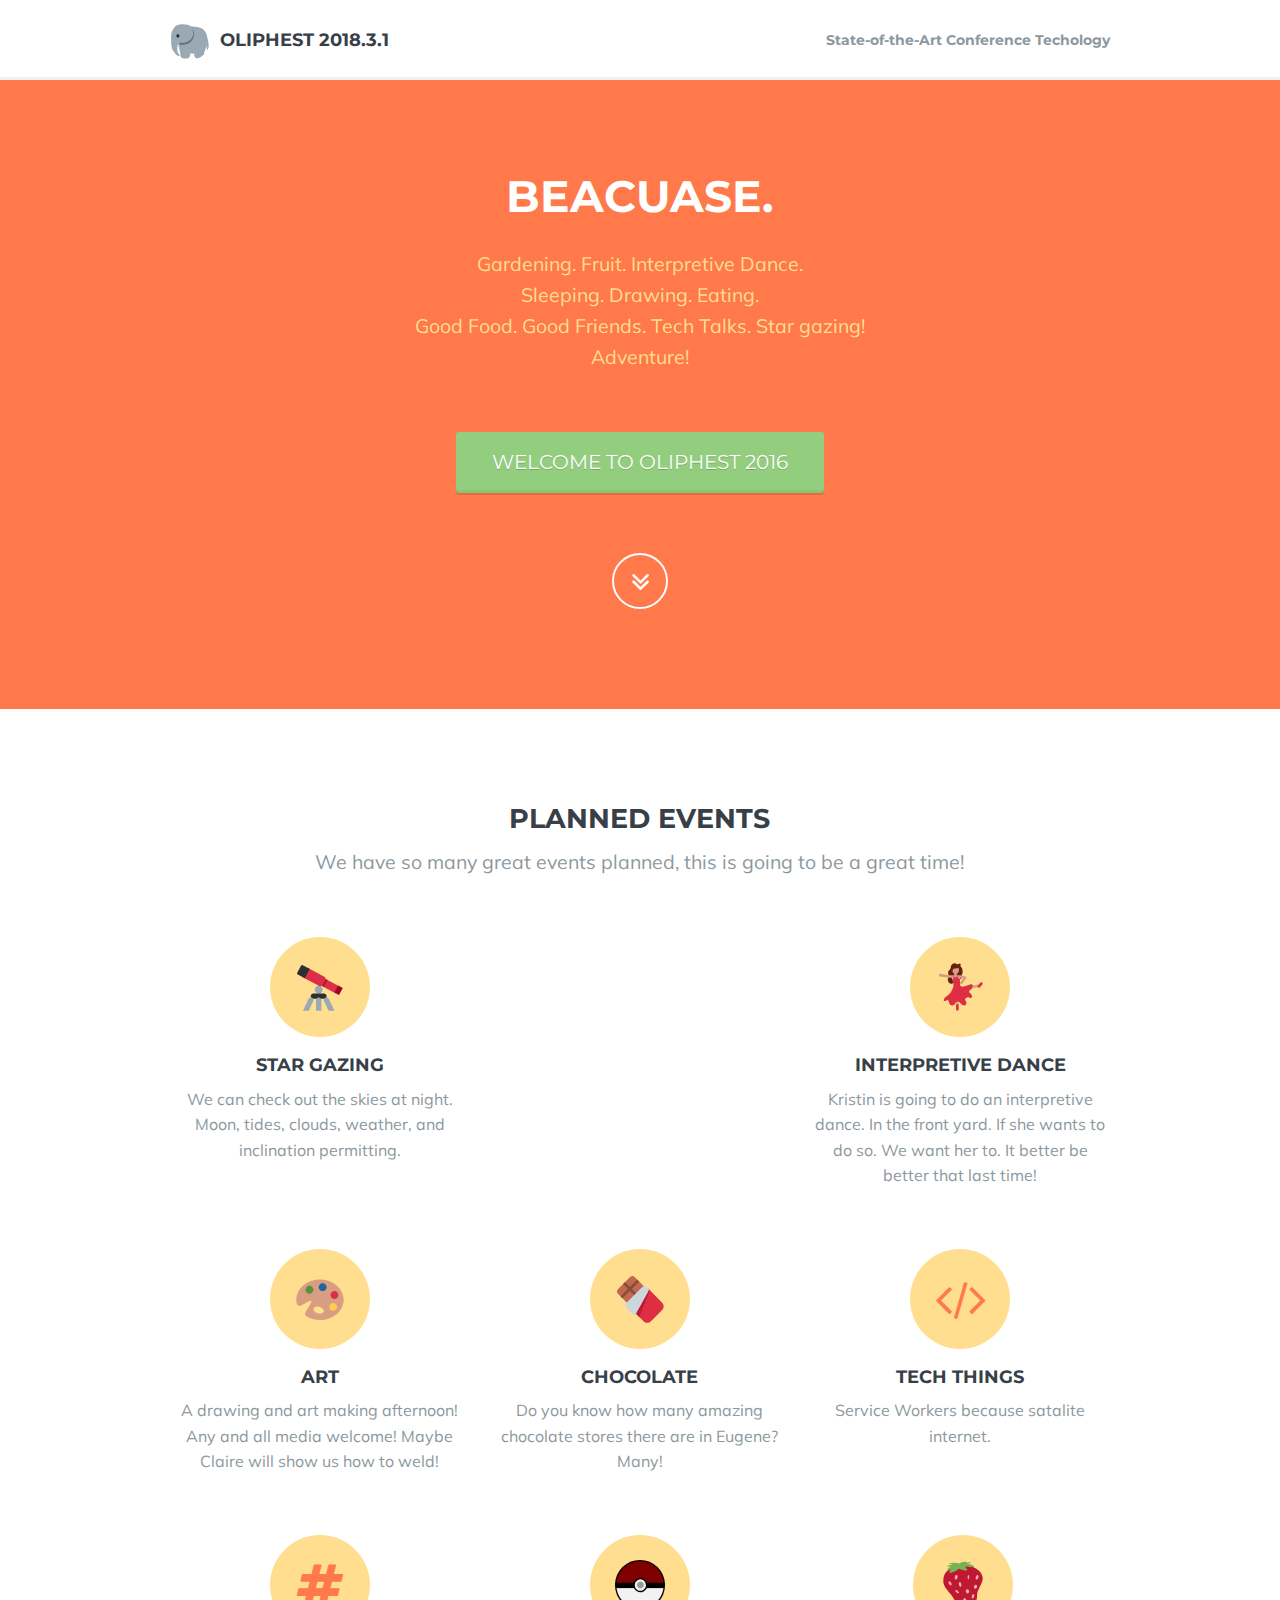
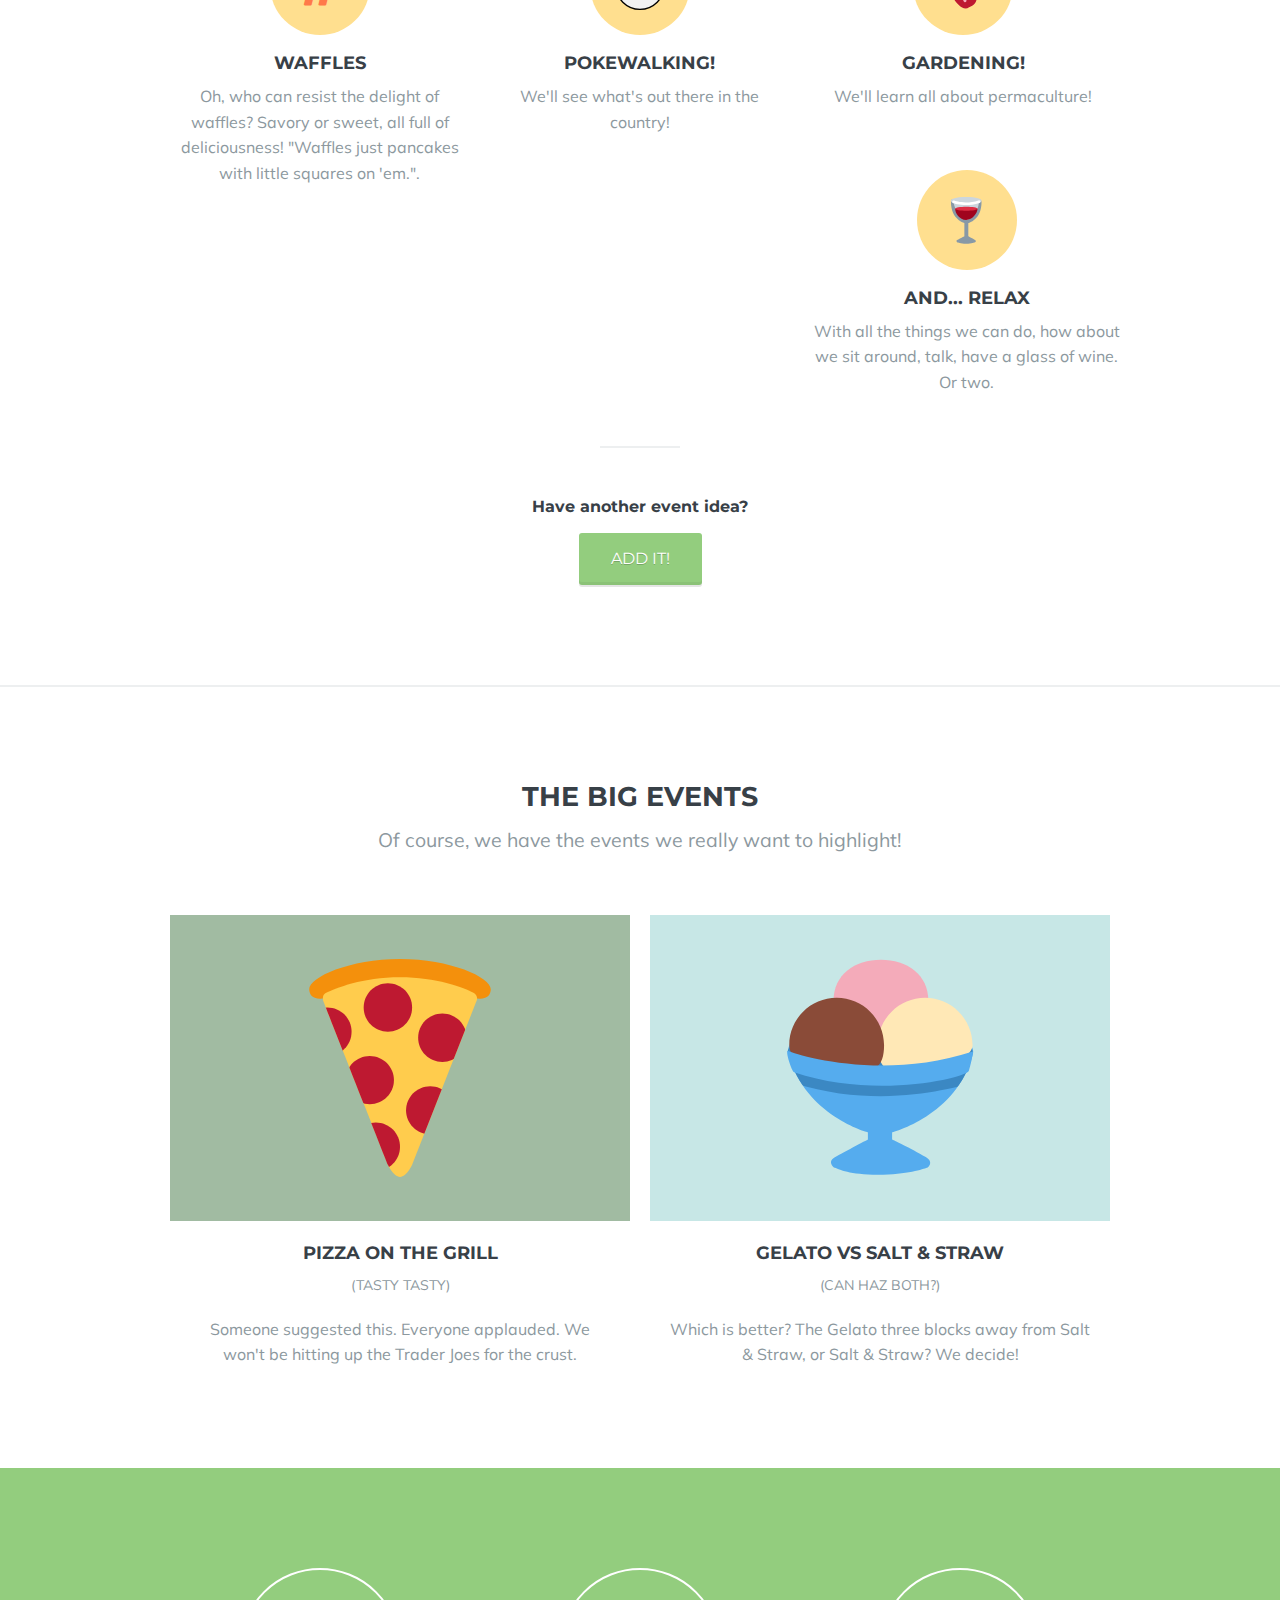
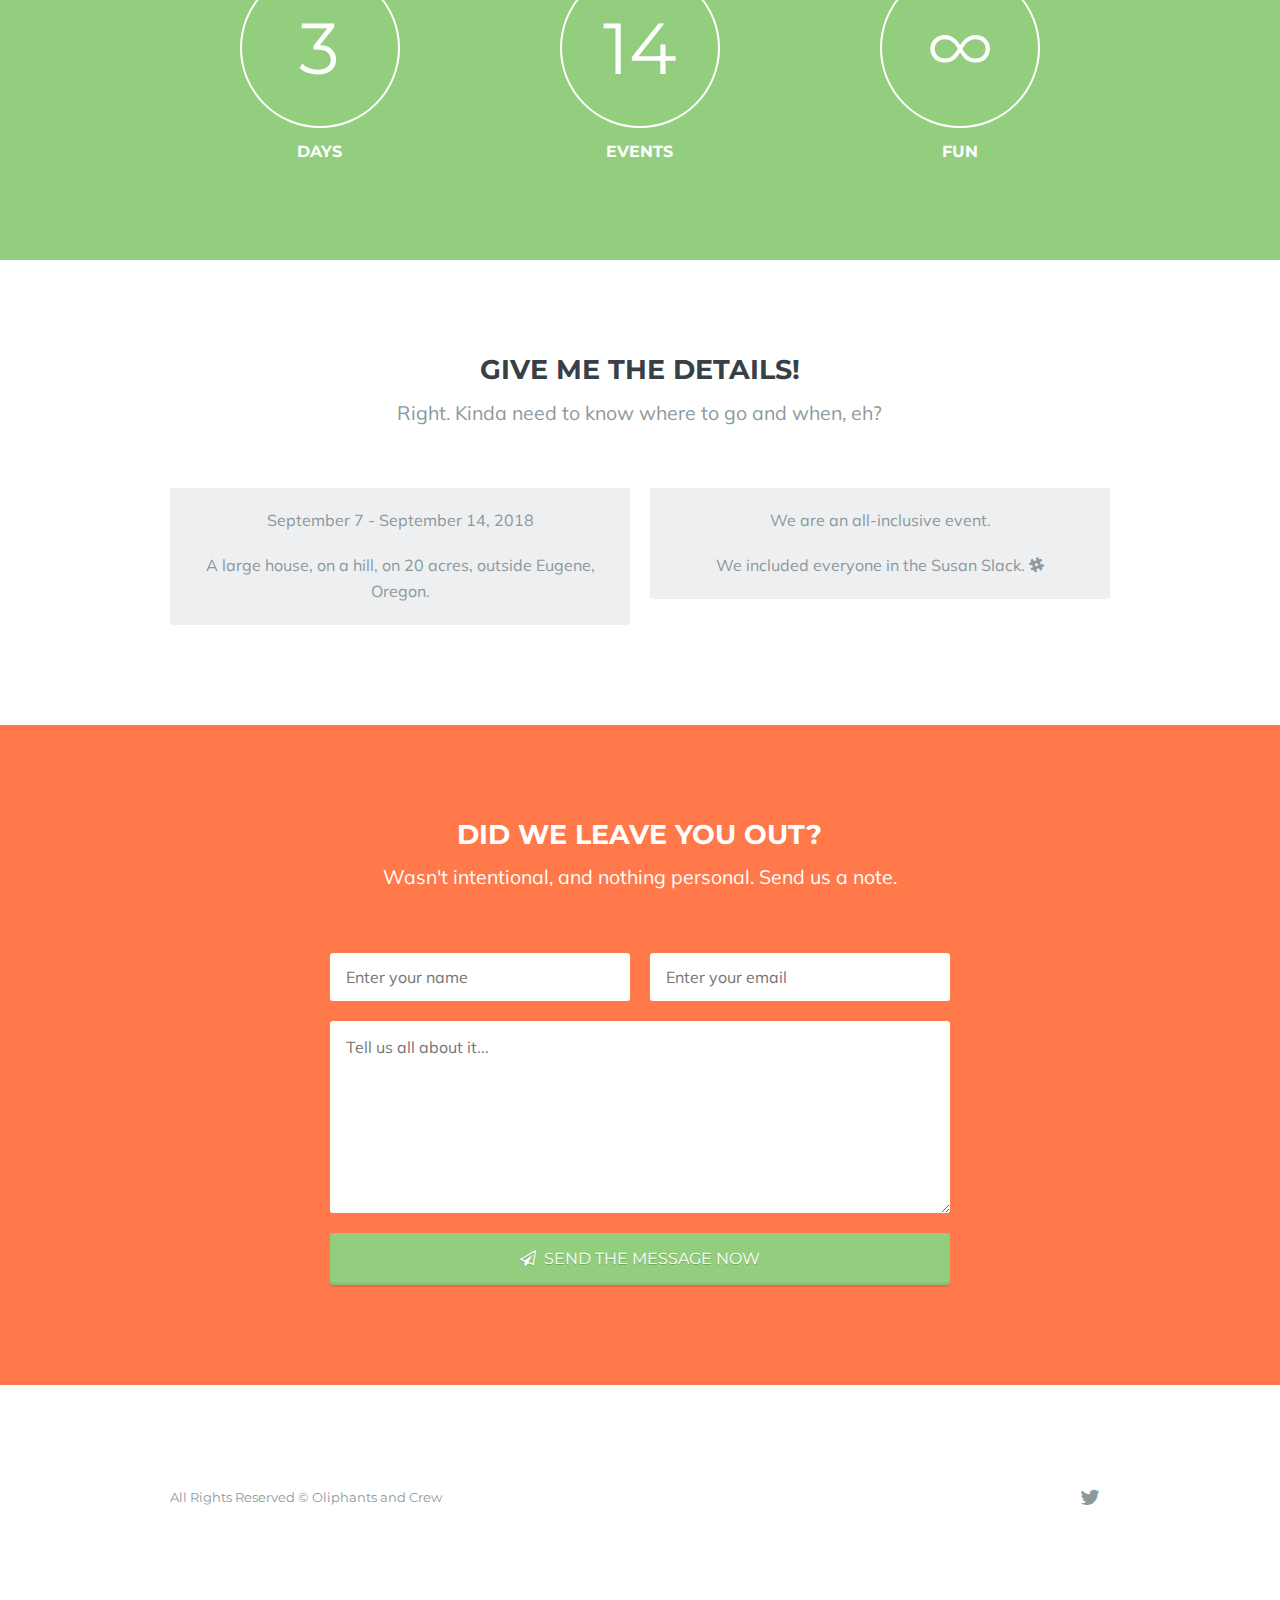
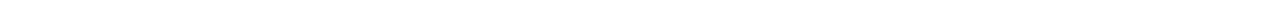
==== commit a4d2c04b: "Changed content" ====
--- a/index.html
+++ b/index.html
@@ -4,7 +4,7 @@
   <meta charset="utf-8">
   <meta name="viewport" content="width=device-width, initial-scale=1.0">
 
-  <title>Oliphest 2016</title>
+  <title>Oliphest 2018.3.1</title>
 
   <link rel="stylesheet" href="/stylesheets/app.css">
   <link rel="stylesheet" href="/stylesheets/svg.css">
@@ -18,10 +18,10 @@
       <div class="small-12 columns">
         <a class="logo" href=".">
           <img src="/images/elephant.svg" alt="logo image">
-          <span>Oliphest 2016</span>
+          <span>Oliphest 2018.3.1</span>
         </a>
         <!-- <a class="button radius" href="#">Hire me</a> -->
-        <p class="tagline">The Conference of the Year</p>
+        <p class="tagline">State-of-the-Art Conference Techology</p>
       </div>
     </div>
   </header>
@@ -34,10 +34,10 @@
         <div class="row">
           <div class="medium-10 medium-centered columns">
             <p class="lead">
-Books.  Pottery.  Gardening.  Fruit.  Interpretive Dance.<br />
-Gelato vs. Salt and Straw.  Sleeping.  Drawing.  Eating.  <br />
+Gardening.  Fruit.  Interpretive Dance.<br />
+Sleeping.  Drawing.  Eating.  <br />
 Good Food.  Good Friends.  Tech Talks.  Star gazing!<br />
-Adventure!  The Experience of a Lifetime.</p>
+Adventure! </p>
           </div>
         </div>
 
@@ -69,18 +69,11 @@
 
       <div class="medium-4 columns space-up">
         <div class="round-icon">
-          <span class="fa tw tw-pottery"></span>
-        </div>
-        <h5>Pottery</h5>
-        <p>We'll have a pottery &amp; book exchange!<br />Bring pieces no longer bringing you joy.  Find a piece that gives you new joy!</p>
-      </div>
-
-      <div class="medium-4 columns space-up">
-        <div class="round-icon">
           <span class="fa tw tw-dance"></span>
         </div>
         <h5>Interpretive Dance</h5>
-        <p>Kristin is going to do an interpretive dance.  In the front yard.  If she wants to do so.  We want her to.</p>
+        <p>Kristin is going to do an interpretive dance.  In the front yard.  If she wants to do so.  We want her to. It better be better
+         that last time!</p>
       </div>
     </div>
 
@@ -98,7 +91,7 @@
           <span class="fa tw tw-chocolate"></span>
         </div>
         <h5>Chocolate</h5>
-        <p>Do you know how many amazing chocolate stores there are in Portland?  Two, and we'll go to both.</p>
+        <p>Do you know how many amazing chocolate stores there are in Eugene?  Many!</p>
       </div>
 
       <div class="medium-4 columns space-up">
@@ -106,7 +99,7 @@
           <span class="fa fa-code"></span>
         </div>
         <h5>Tech Things</h5>
-        <p>Kitt wants to show us how to make projects simpler with Vagrant for faster project ramp-up and configuration.</p>
+        <p>Service Workers because satalite internet.</p>
       </div>
     </div>
 
@@ -116,7 +109,7 @@
           <span class="fa fa-hashtag"></span>
         </div>
         <h5>Waffles</h5>
-        <p>Oh, who can resist the delight of waffles?  Savory or sweet, all full of deliciousness! I couldn't find an icon.</p>
+        <p>Oh, who can resist the delight of waffles?  Savory or sweet, all full of deliciousness! "Waffles just pancakes with little squares on 'em.".</p>
       </div>
 
       <div class="medium-4 columns space-up">
@@ -124,33 +117,16 @@
           <span class="fa tw tw-pokeball"></span>
         </div>
         <h5>Pokewalking!</h5>
-        <p>Which part of Portland has the most number of Poke Stops? Let's find out walking 20km playing Pokemon Go!</p>
-      </div>
-
-      <div class="medium-4 columns space-up">
-        <div class="round-icon">
-          <span class="fa tw tw-book"></span>
-        </div>
-        <h5>Comics and Books</h5>
-        <p>Many, many interesting new books out now!  We'll have a comic store tour!  And there's Powell's!</p>
-      </div>
-    </div>
+        <p>We'll see what's out there in the country!</p>
+      </div>
 
     <div class="row">
       <div class="medium-4 columns space-up">
         <div class="round-icon">
           <span class="fa tw tw-strawberry"></span>
         </div>
-        <h5>Preserves</h5>
-        <p>Early fall is harvest time.  With all the incoming food, we can have a preserve party.</p>
-      </div>
-
-      <div class="medium-4 columns space-up">
-        <div class="round-icon">
-          <span class="fa tw tw-cake"></span>
-        </div>
-        <h5>Birthday!</h5>
-        <p>Yes!  Tracy's birthday is SMACK DAB IN THE MIDDLE of Oliphest 2016.  Let's celebrate her birthday!</p>
+        <h5>Gardening!</h5>
+        <p>We'll learn all about permaculture!</p>
       </div>
 
       <div class="medium-4 columns space-up">
@@ -231,15 +207,15 @@
     <div class="row">
       <div class="medium-6 columns space-up">
         <div class="quote">
-          <p>September 8th - September 11th, 2016</p>
-          <p>Portland, Oregon</p>
+          <p>September 7 - September 14, 2018</p>
+          <p>A large house, on a hill, on 20 acres, outside Eugene, Oregon.</p>
         </div>
       </div>
 
       <div class="medium-6 columns space-up">
         <div class="quote">
           <p>We are an all-inclusive event.</p>
-          <p>We invited everyone in the Susan Slack. <span class="fa fa-slack"></span></p>
+          <p>We included everyone in the Susan Slack. <span class="fa fa-slack"></span></p>
         </div>
       </div>
     </div>
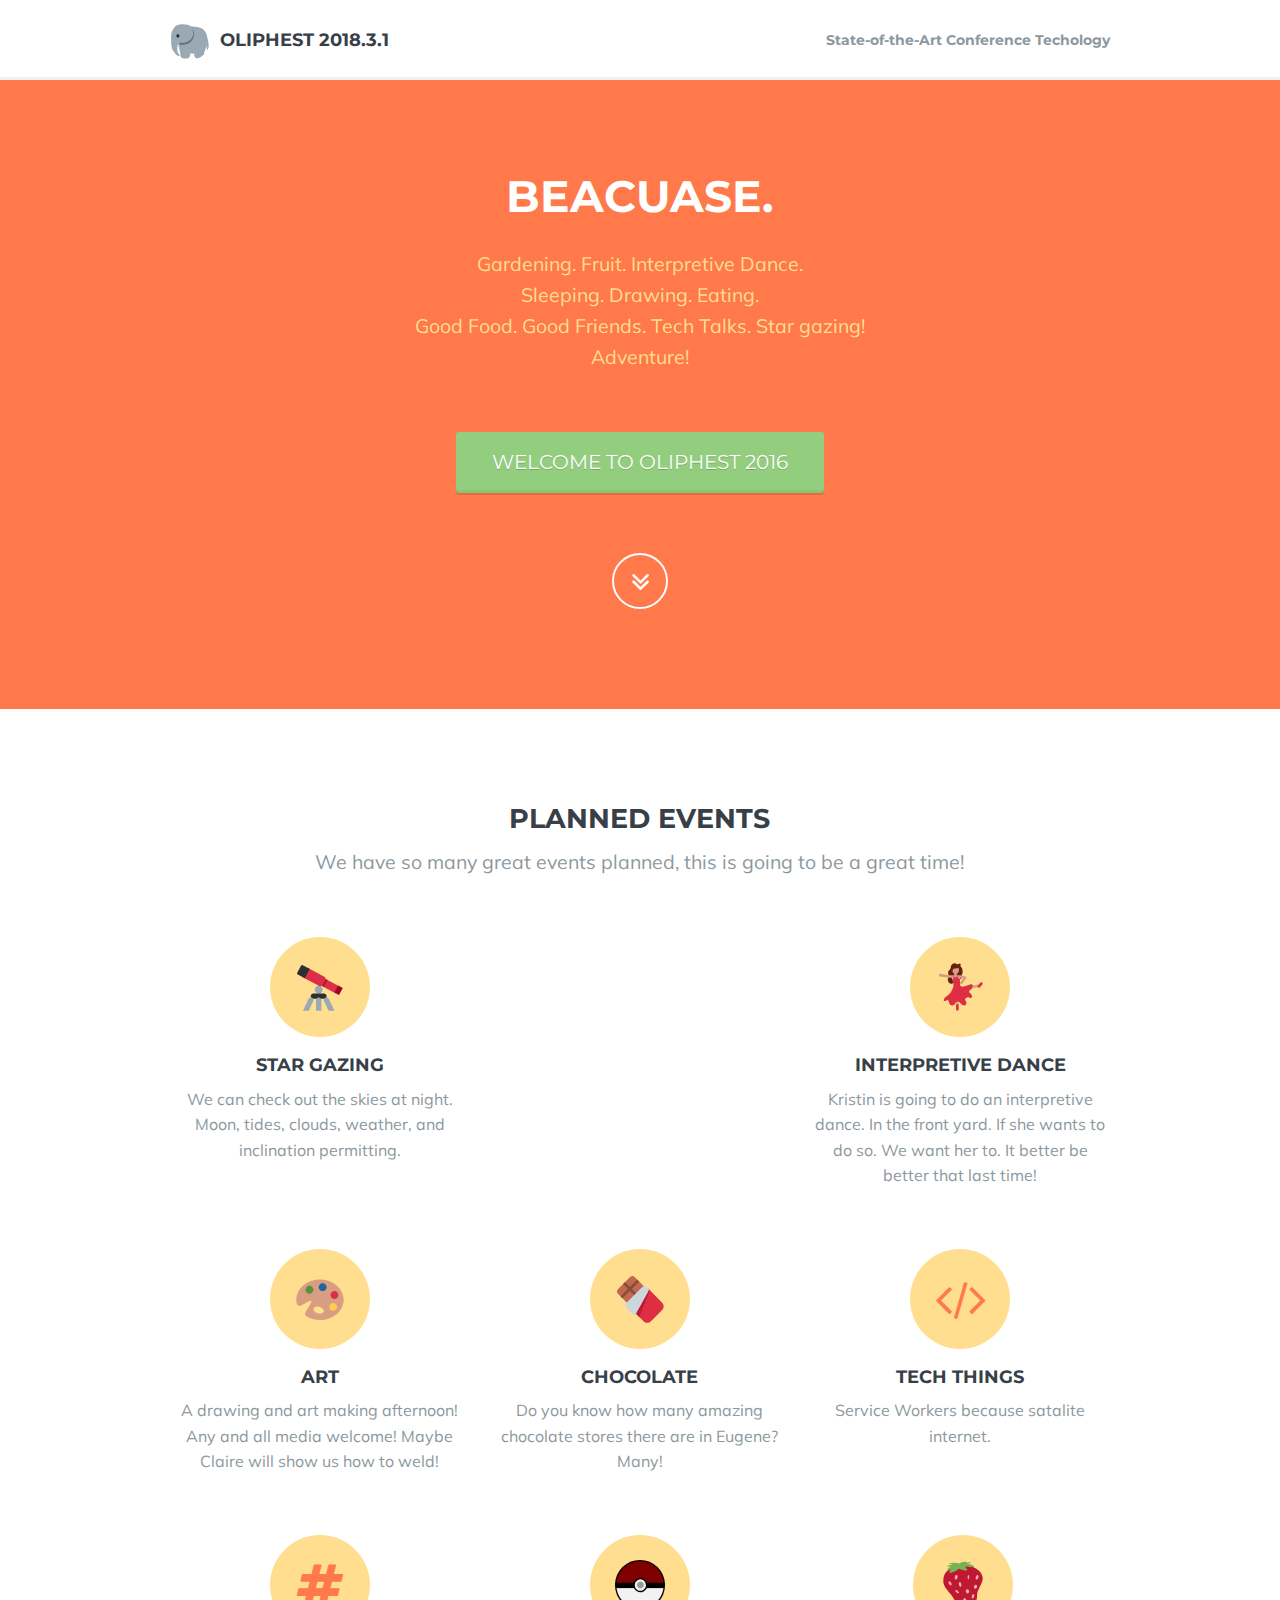
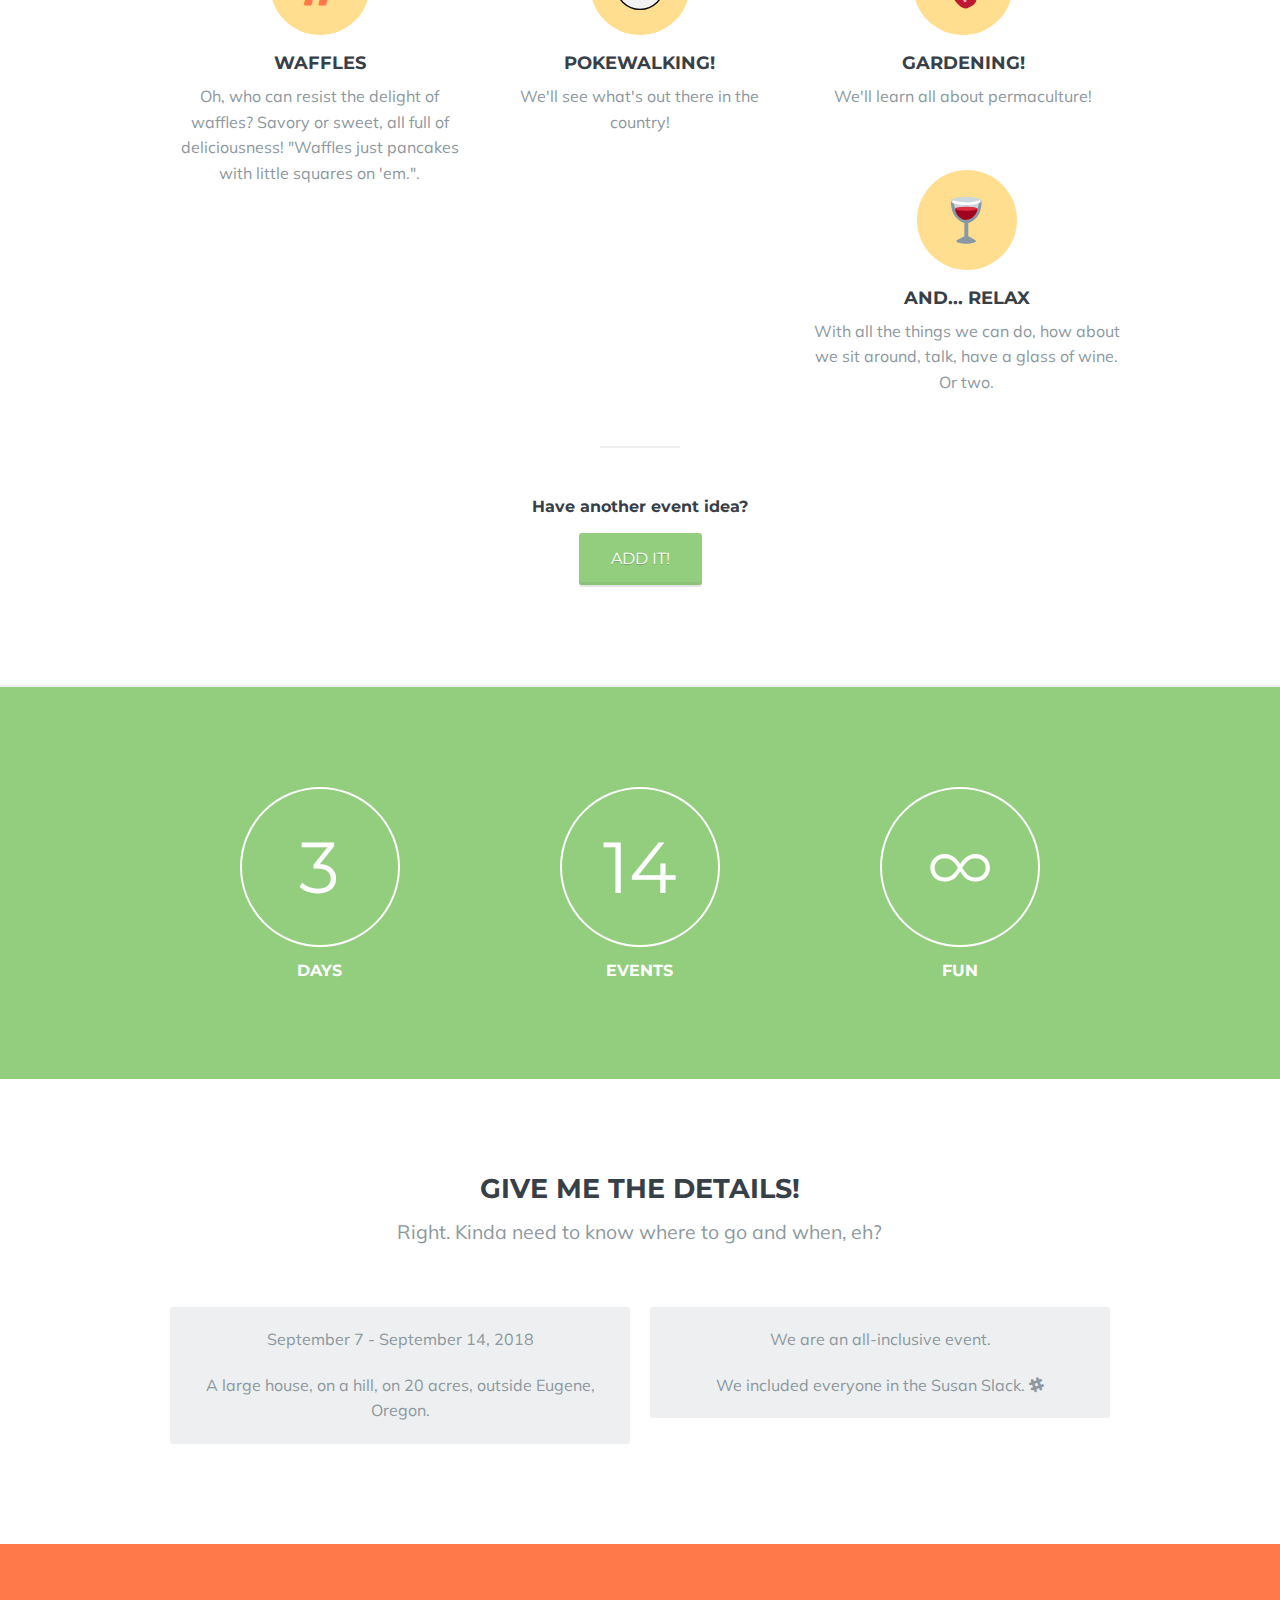
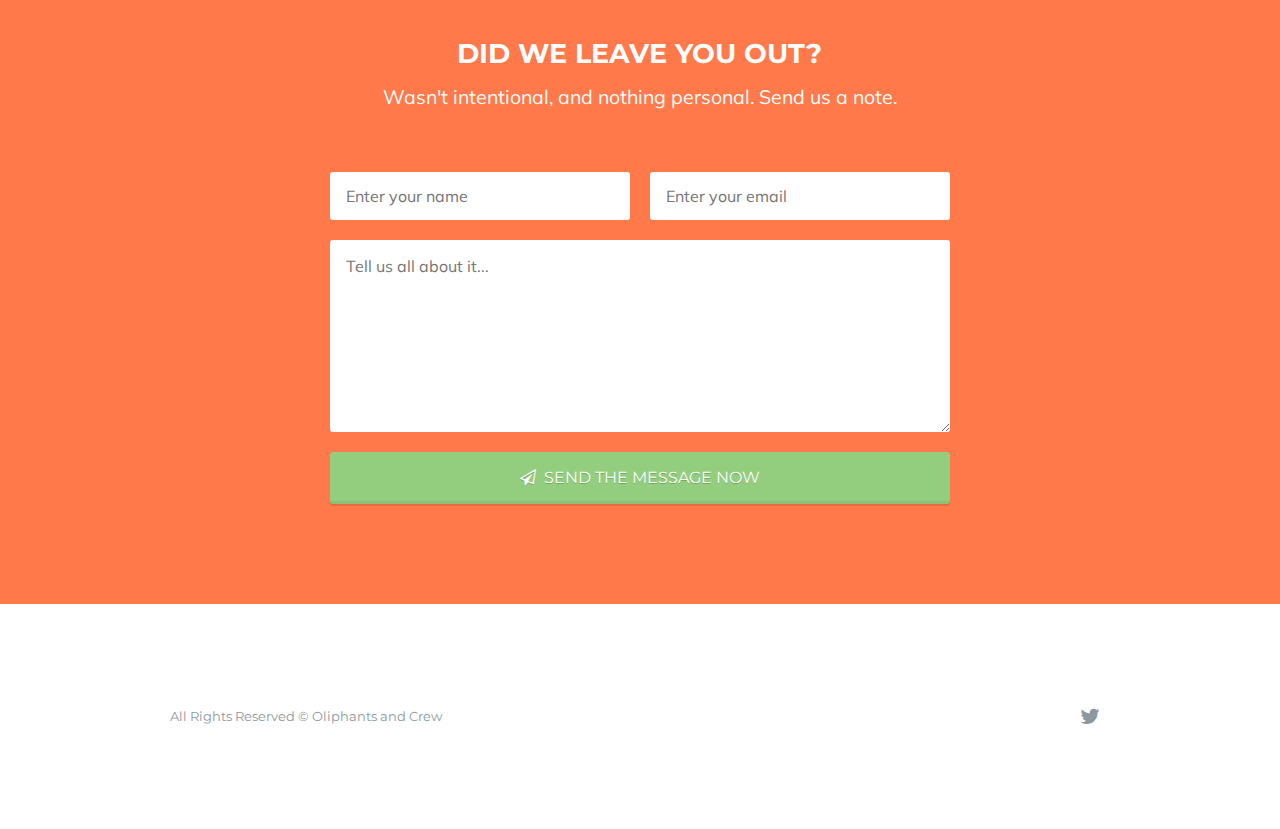
==== commit d689f757: "Update index.html" ====
--- a/index.html
+++ b/index.html
@@ -142,39 +142,6 @@
       <div class="medium-6 medium-centered columns">
         <h6 class="cta-header">Have another event idea?</h6>
         <a class="radius button" href="#contact">Add it!</a>
-      </div>
-    </div>
-  </section>
-
-  <section class="section text-center">
-    <div class="row">
-      <div class="medium-10 medium-centered columns">
-        <h3>The big events</h3>
-        <p class="lead">Of course, we have the events we really want to highlight!</p>
-      </div>
-    </div>
-
-    <div class="row">
-      <div class="project medium-6 columns space-up">
-        <div class="olp-project olp-project-a">
-          <div class="tw tw-pizza" style="width: 100%; height: 100%;"></div>
-        </div>
-        <div class="project-desc">
-          <h5>Pizza On The Grill</h5>
-          <p>Tasty Tasty</p>
-          <p>Someone suggested this. Everyone applauded. We won't be hitting up the Trader Joes for the crust.</p>
-        </div>
-      </div>
-
-      <div class="project medium-6 columns space-up">
-        <div class="olp-project olp-project-b">
-          <div class="tw tw-icecream" style="width: 100%; height: 100%;"></div>
-        </div>
-        <div class="project-desc">
-          <h5>Gelato vs Salt &amp; Straw</h5>
-          <p>Can Haz Both?</p>
-          <p>Which is better?  The Gelato three blocks away from Salt &amp; Straw, or Salt &amp; Straw?  We decide!</p>
-        </div>
       </div>
     </div>
   </section>
